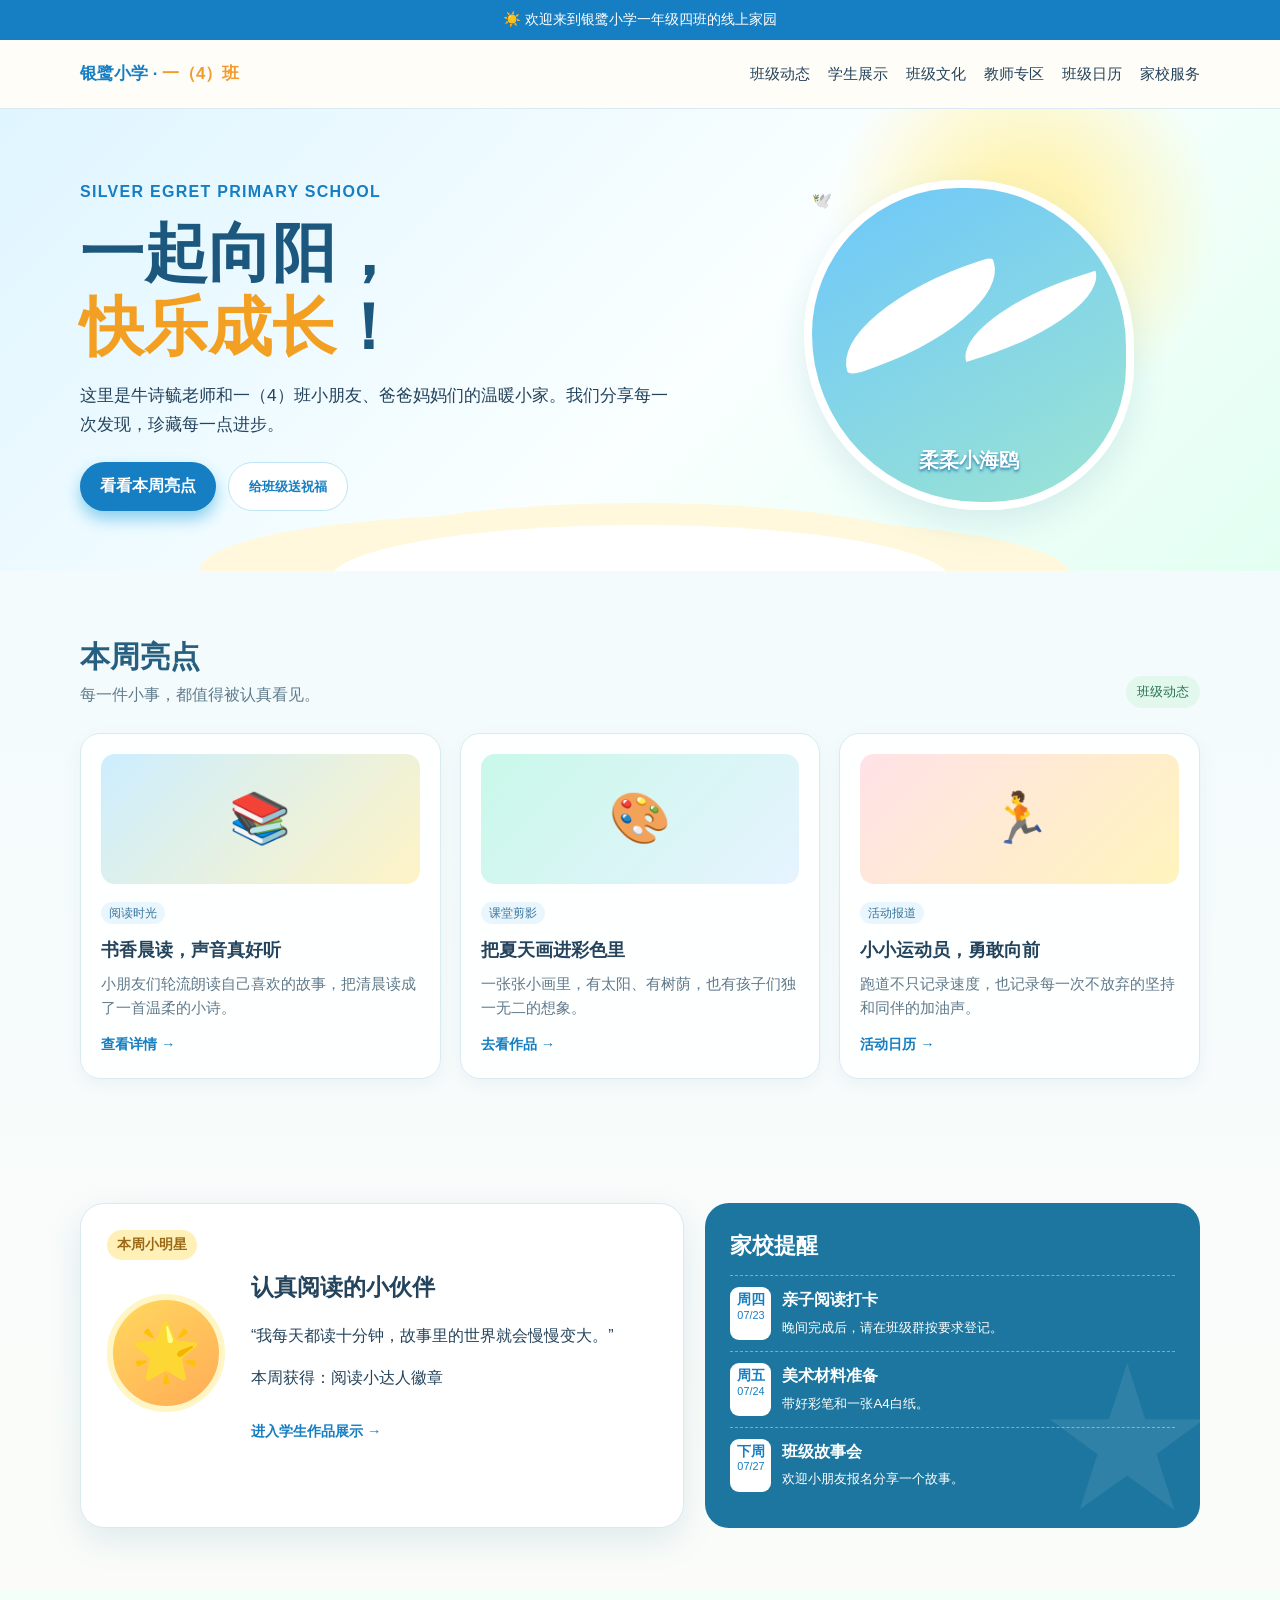
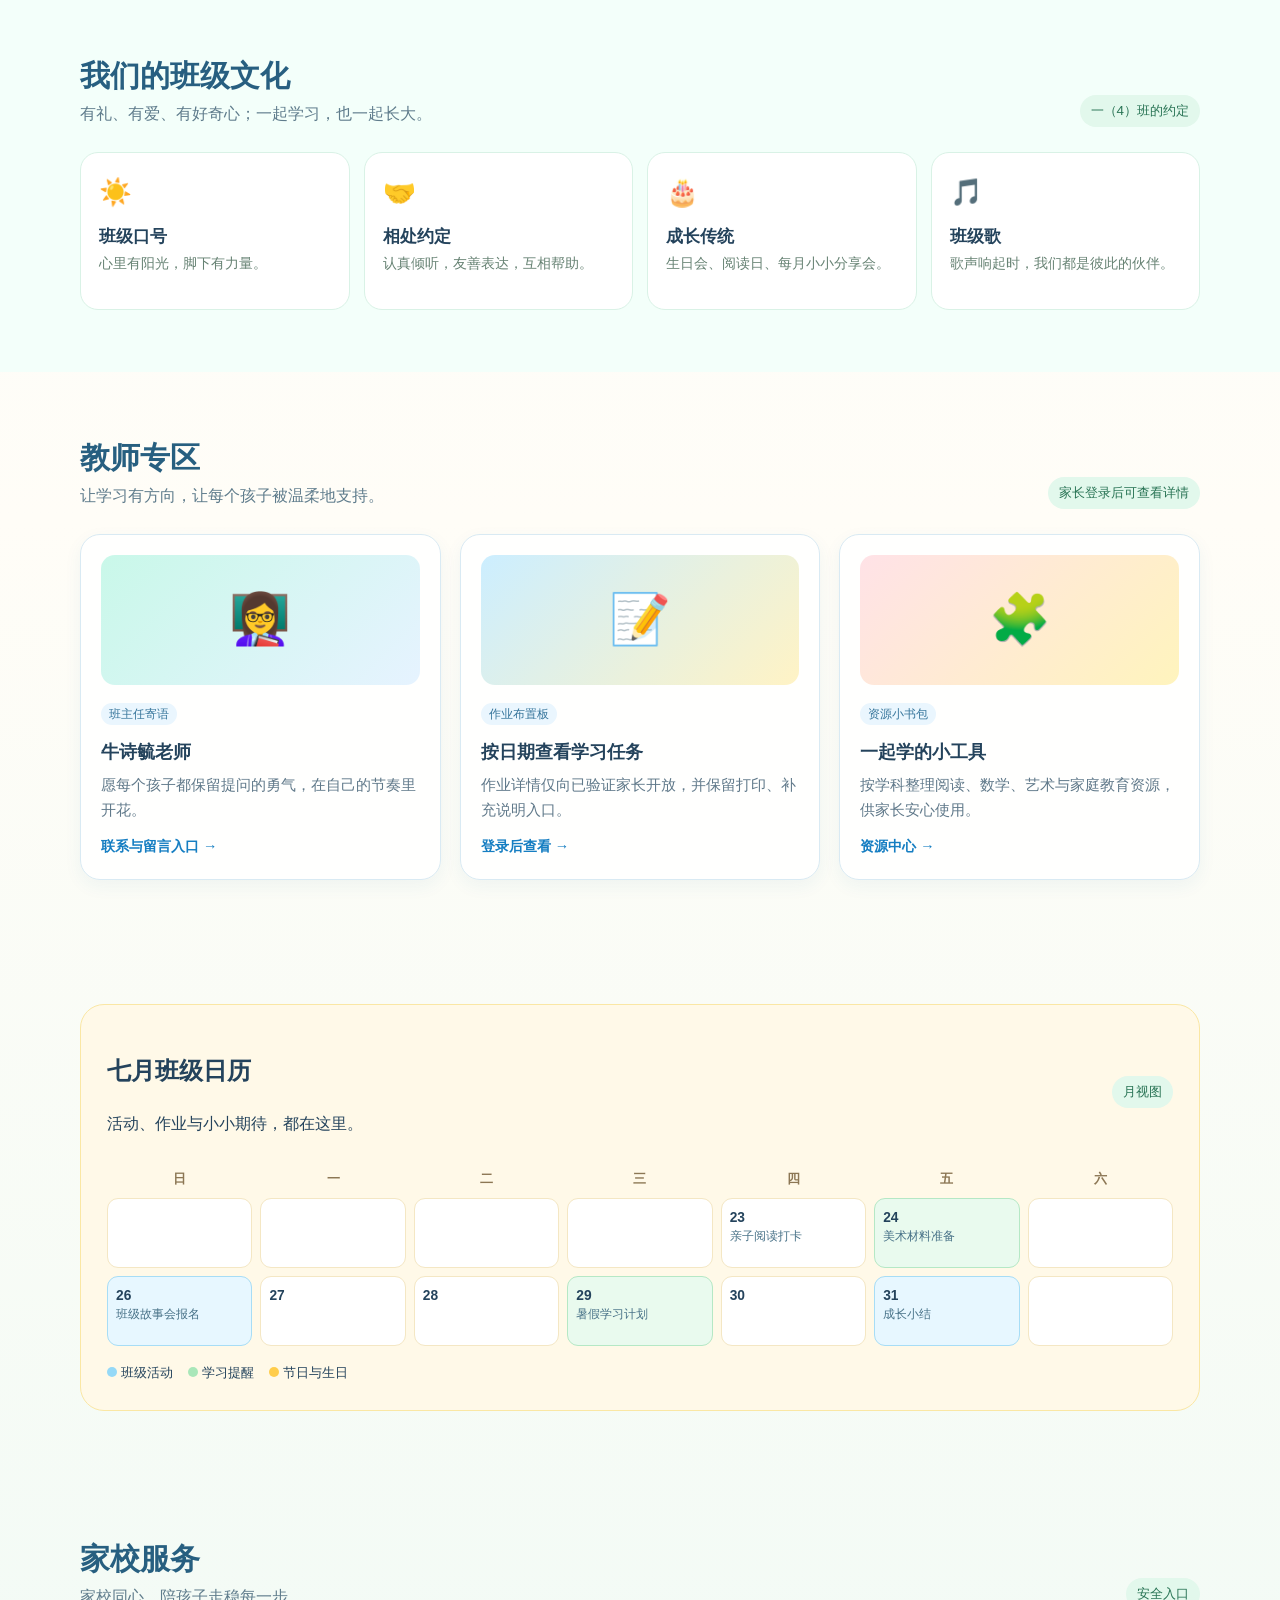
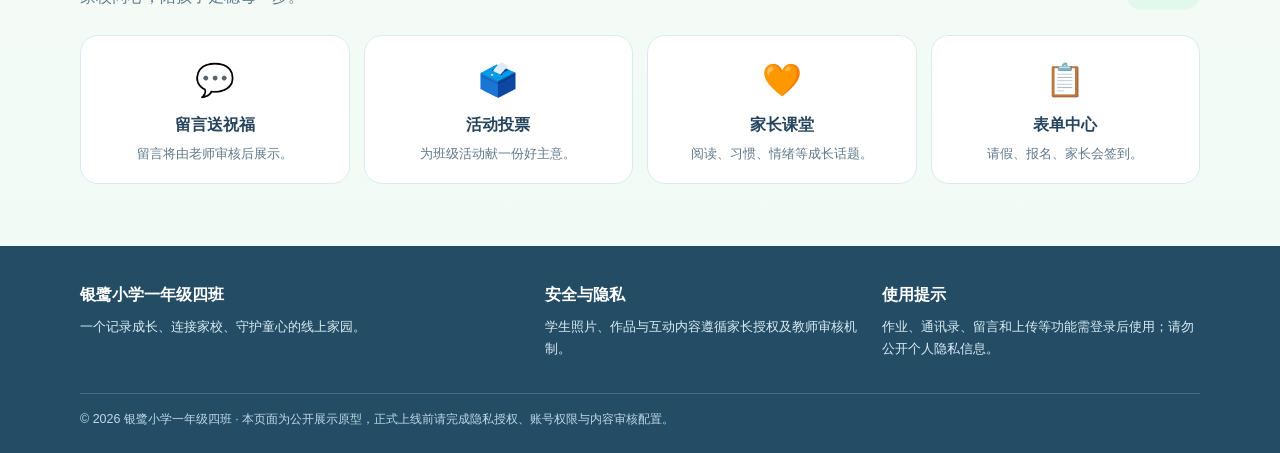
==== class-website/index.html @ cba0da06 "feat: add responsive class website homepage prototype" ====
<!doctype html>
<html lang="zh-CN">
<head>
  <meta charset="utf-8">
  <meta name="viewport" content="width=device-width, initial-scale=1">
  <meta name="description" content="银鹭小学一年级四班线上家园">
  <title>银鹭小学一年级四班｜一起向阳成长</title>
  <style>
    :root{--sky:#59b8f7;--sky-deep:#167ec2;--sun:#ffcd4b;--mint:#76d8af;--ink:#24435c;--paper:#fffdf8;--soft:#edf8ff;--line:#d9eaf3;--shadow:0 14px 34px rgba(37,107,147,.12)}
    *{box-sizing:border-box} html{scroll-behavior:smooth} body{margin:0;background:linear-gradient(#effaff 0,#fffdf7 58%,#effaf5 100%);color:var(--ink);font-family:"Microsoft YaHei","PingFang SC",sans-serif;line-height:1.65}
    a{color:inherit;text-decoration:none}.container{width:min(1120px,calc(100% - 32px));margin:auto}.skip{position:absolute;left:-9999px}.skip:focus{left:16px;top:8px;background:#fff;padding:8px 14px;z-index:10}
    .notice{background:#167ec2;color:white;text-align:center;font-size:.9rem;padding:8px 16px}.nav{position:sticky;top:0;z-index:5;background:rgba(255,253,248,.94);backdrop-filter:blur(12px);border-bottom:1px solid var(--line)}
    .navin{height:68px;display:flex;align-items:center;justify-content:space-between;gap:18px}.brand{font-size:1.05rem;font-weight:800;color:var(--sky-deep);white-space:nowrap}.brand span{color:#f29b2f}.links{display:flex;gap:18px;align-items:center;font-size:.92rem}.links a:hover{color:var(--sky-deep)}.menu{display:none;border:0;background:var(--soft);border-radius:10px;padding:8px 11px;color:var(--ink);font-size:1rem}
    .hero{overflow:hidden;padding:70px 0 60px;background:radial-gradient(circle at 80% 25%,#fff4b5 0 5%,transparent 18%),linear-gradient(135deg,#dff5ff,#faffff 55%,#e3fff2);position:relative}.hero:after{content:"";position:absolute;width:620px;height:110px;bottom:-64px;left:50%;transform:translateX(-50%);background:white;border-radius:50%;box-shadow:0 -22px 0 #fff8dc,120px -5px 0 #fff8dc,-130px -10px 0 #fff8dc}
    .hero-grid{position:relative;z-index:1;display:grid;grid-template-columns:1.15fr .85fr;align-items:center;gap:34px}.eyebrow{color:var(--sky-deep);font-weight:700;letter-spacing:.08em}.hero h1{font-size:clamp(2.25rem,5vw,4.45rem);line-height:1.15;margin:12px 0 17px;color:#1c587e}.hero h1 em{color:#f39f22;font-style:normal}.hero p{font-size:1.08rem;margin:0 0 24px;max-width:590px}.actions{display:flex;gap:12px;flex-wrap:wrap}.btn{display:inline-block;border:0;border-radius:99px;padding:11px 20px;font-weight:700;cursor:pointer;transition:.2s}.btn.primary{background:var(--sky-deep);color:white;box-shadow:0 8px 16px #88cfee}.btn.secondary{background:white;border:1px solid #bfe4f5;color:var(--sky-deep)}.btn:hover{transform:translateY(-2px)}
    .gull{width:min(330px,78vw);aspect-ratio:1;justify-self:center;background:linear-gradient(150deg,#6dc7fa,#9ce4d3);border:8px solid white;border-radius:48% 52% 45% 55%;box-shadow:var(--shadow);position:relative}.gull:before{content:"";position:absolute;width:55%;height:22%;background:white;border-radius:100% 5% 100% 8%;left:7%;top:30%;transform:rotate(-18deg);box-shadow:105px 34px 0 -11px white}.gull:after{content:"柔柔小海鸥";position:absolute;bottom:25px;left:0;right:0;text-align:center;font-weight:800;color:white;text-shadow:0 2px 3px #287aa8;font-size:1.25rem}
    section{padding:62px 0}.section-head{display:flex;align-items:end;justify-content:space-between;gap:20px;margin-bottom:25px}.section-head h2{font-size:1.85rem;margin:0;color:#275f80}.section-head p{margin:0;color:#5f7c8c}.pill{background:#e2f8ec;color:#287354;border-radius:99px;font-size:.84rem;padding:5px 11px;white-space:nowrap}
    .cards{display:grid;grid-template-columns:repeat(3,1fr);gap:19px}.card{background:rgba(255,255,255,.92);border:1px solid var(--line);border-radius:20px;padding:20px;box-shadow:0 6px 18px rgba(37,107,147,.06);transition:.2s}.card:hover{transform:translateY(-4px);box-shadow:var(--shadow)}.art{height:130px;border-radius:14px;margin-bottom:15px;display:grid;place-items:center;font-size:3.1rem;background:linear-gradient(135deg,#cceeff,#fff3c5)}.art.mint{background:linear-gradient(135deg,#c9f8e9,#e6f3ff)}.art.pink{background:linear-gradient(135deg,#ffe2e7,#fff4bd)}.tag{font-size:.78rem;background:#eaf6fe;color:#36759b;padding:4px 8px;border-radius:99px}.card h3{font-size:1.12rem;margin:11px 0 6px}.card p{font-size:.92rem;margin:0;color:#60798a}.more{display:inline-block;margin-top:13px;color:var(--sky-deep);font-size:.9rem;font-weight:700}
    .twocol{display:grid;grid-template-columns:1.1fr .9fr;gap:21px}.star{background:#fff;border-radius:24px;padding:26px;box-shadow:var(--shadow);border:1px solid var(--line)}.star-grid{display:grid;grid-template-columns:122px 1fr;gap:22px;align-items:center}.avatar{width:118px;height:118px;border-radius:50%;display:grid;place-items:center;background:linear-gradient(145deg,#ffd85e,#ffac57);border:6px solid #fff5c5;font-size:3.5rem}.badge{display:inline-block;background:#fff0b7;color:#9b6816;border-radius:99px;font-size:.85rem;padding:4px 10px;font-weight:700}.star h3{font-size:1.45rem;margin:8px 0}.reminders{background:#1c769f;color:white;border-radius:24px;padding:25px;position:relative;overflow:hidden}.reminders:after{content:"★";font-size:11rem;color:#ffffff16;position:absolute;right:-15px;bottom:-55px}.reminders h3{position:relative;margin:0 0 12px;font-size:1.35rem}.reminder{position:relative;display:flex;gap:11px;padding:11px 0;border-top:1px dashed #ffffff66}.date{width:41px;flex:none;text-align:center;border-radius:9px;background:#fff;color:#167ec2;font-weight:800;line-height:1.2;padding:5px 2px;font-size:.85rem}.date small{display:block;font-weight:400;font-size:.68rem}
    .culture{background:#f3fffa}.culture-grid{display:grid;grid-template-columns:repeat(4,1fr);gap:14px}.culture-item{border-radius:18px;padding:18px;min-height:158px;background:#fff;border:1px solid #d9f2e6}.culture-item b{font-size:1.65rem;display:block}.culture-item h3{font-size:1.05rem;margin:8px 0 3px}.culture-item p{font-size:.85rem;margin:0;color:#668273}.service-grid{display:grid;grid-template-columns:repeat(4,1fr);gap:14px}.service{border-radius:18px;padding:18px;background:#fff;border:1px solid var(--line);text-align:center}.service i{font-style:normal;font-size:2rem}.service h3{font-size:1rem;margin:5px 0}.service p{font-size:.83rem;color:#60798a;margin:0}
    .calendar{background:#fff9e8;border-radius:24px;padding:26px;border:1px solid #fae7a4}.cal-head{display:flex;justify-content:space-between;align-items:center}.cal-grid{margin-top:15px;display:grid;grid-template-columns:repeat(7,1fr);gap:8px}.weekday{text-align:center;font-size:.82rem;font-weight:700;color:#8c7754}.day{min-height:70px;background:white;border-radius:11px;padding:8px;font-size:.86rem;border:1px solid #f4e7c4}.day.event{background:#e7f7ff;border-color:#a7ddf6}.day.homework{background:#e9faee;border-color:#b5e8c5}.day b{display:block}.day small{font-size:.72rem;line-height:1.25;display:block;color:#477187}.legend{display:flex;gap:15px;flex-wrap:wrap;font-size:.84rem;margin-top:16px}.dot{display:inline-block;width:10px;height:10px;border-radius:50%;margin-right:4px}.footer{background:#244d65;color:#d9edf5;padding:36px 0 24px}.footer-grid{display:grid;grid-template-columns:1.4fr 1fr 1fr;gap:20px}.footer h3{color:#fff;margin:0 0 7px;font-size:1rem}.footer p,.footer li{font-size:.84rem;margin:0 0 5px}.footer ul{list-style:none;padding:0;margin:0}.copyright{margin-top:28px;padding-top:15px;border-top:1px solid #ffffff2b;font-size:.78rem;color:#bdd9e6}
    dialog{border:0;border-radius:20px;padding:0;max-width:min(460px,calc(100% - 32px));box-shadow:0 18px 55px #0004}.modal{padding:28px;text-align:center}.modal h2{margin:0;color:#275f80}.qr{width:142px;height:142px;margin:18px auto;background:repeating-linear-gradient(45deg,#183a4e 0 7px,#fff 7px 14px);border:8px solid #fff;outline:1px solid #cfe8f4}.modal p{font-size:.92rem;color:#5f7c8c}.modal button{border:0;background:var(--sky-deep);color:white;border-radius:99px;padding:9px 17px;cursor:pointer}
    @media(max-width:800px){.links{display:none}.links.open{display:flex;position:absolute;top:68px;left:0;right:0;padding:14px 18px;background:#fffdf8;box-shadow:0 10px 18px #1c526b18;flex-direction:column;align-items:start;gap:10px}.menu{display:block}.hero{padding-top:45px}.hero-grid,.twocol{grid-template-columns:1fr}.gull{order:-1;width:205px}.cards{grid-template-columns:1fr}.culture-grid,.service-grid{grid-template-columns:repeat(2,1fr)}.star-grid{grid-template-columns:92px 1fr;gap:14px}.avatar{width:88px;height:88px;font-size:2.6rem}.footer-grid{grid-template-columns:1fr}.cal-grid{gap:4px}.day{min-height:62px;padding:5px;font-size:.78rem}.day small{font-size:.62rem}.hero h1{font-size:2.45rem}section{padding:45px 0}.section-head{align-items:start;flex-direction:column;gap:6px}}
  </style>
</head>
<body>
<a class="skip" href="#main">跳到主要内容</a>
<div class="notice">☀️ 欢迎来到银鹭小学一年级四班的线上家园</div>
<header class="nav"><div class="container navin"><a class="brand" href="#">银鹭小学 · <span>一（4）班</span></a><button class="menu" aria-label="打开导航" aria-expanded="false">☰</button><nav class="links" aria-label="主导航"><a href="#news">班级动态</a><a href="#showcase">学生展示</a><a href="#culture">班级文化</a><a href="#teachers">教师专区</a><a href="#calendar">班级日历</a><a href="#service">家校服务</a></nav></div></header>
<main id="main">
<section class="hero"><div class="container hero-grid"><div><div class="eyebrow">SILVER EGRET PRIMARY SCHOOL</div><h1>一起向阳，<br><em>快乐成长</em>！</h1><p>这里是牛诗毓老师和一（4）班小朋友、爸爸妈妈们的温暖小家。我们分享每一次发现，珍藏每一点进步。</p><div class="actions"><a class="btn primary" href="#news">看看本周亮点</a><button class="btn secondary" data-modal>给班级送祝福</button></div></div><div class="gull" role="img" aria-label="班级吉祥物：柔柔小海鸥">🕊️</div></div></section>
<section id="news"><div class="container"><div class="section-head"><div><h2>本周亮点</h2><p>每一件小事，都值得被认真看见。</p></div><span class="pill">班级动态</span></div><div class="cards"><article class="card"><div class="art">📚</div><span class="tag">阅读时光</span><h3>书香晨读，声音真好听</h3><p>小朋友们轮流朗读自己喜欢的故事，把清晨读成了一首温柔的小诗。</p><a class="more" href="#service">查看详情 →</a></article><article class="card"><div class="art mint">🎨</div><span class="tag">课堂剪影</span><h3>把夏天画进彩色里</h3><p>一张张小画里，有太阳、有树荫，也有孩子们独一无二的想象。</p><a class="more" href="#showcase">去看作品 →</a></article><article class="card"><div class="art pink">🏃</div><span class="tag">活动报道</span><h3>小小运动员，勇敢向前</h3><p>跑道不只记录速度，也记录每一次不放弃的坚持和同伴的加油声。</p><a class="more" href="#calendar">活动日历 →</a></article></div></div></section>
<section id="showcase"><div class="container twocol"><article class="star"><span class="badge">本周小明星</span><div class="star-grid"><div class="avatar" aria-hidden="true">🌟</div><div><h3>认真阅读的小伙伴</h3><p>“我每天都读十分钟，故事里的世界就会慢慢变大。”</p><p>本周获得：阅读小达人徽章</p><a class="more" href="#service">进入学生作品展示 →</a></div></div></article><aside class="reminders"><h3>家校提醒</h3><div class="reminder"><div class="date">周四<small>07/23</small></div><div><b>亲子阅读打卡</b><br><small>晚间完成后，请在班级群按要求登记。</small></div></div><div class="reminder"><div class="date">周五<small>07/24</small></div><div><b>美术材料准备</b><br><small>带好彩笔和一张A4白纸。</small></div></div><div class="reminder"><div class="date">下周<small>07/27</small></div><div><b>班级故事会</b><br><small>欢迎小朋友报名分享一个故事。</small></div></div></aside></div></section>
<section class="culture" id="culture"><div class="container"><div class="section-head"><div><h2>我们的班级文化</h2><p>有礼、有爱、有好奇心；一起学习，也一起长大。</p></div><span class="pill">一（4）班的约定</span></div><div class="culture-grid"><article class="culture-item"><b>☀️</b><h3>班级口号</h3><p>心里有阳光，脚下有力量。</p></article><article class="culture-item"><b>🤝</b><h3>相处约定</h3><p>认真倾听，友善表达，互相帮助。</p></article><article class="culture-item"><b>🎂</b><h3>成长传统</h3><p>生日会、阅读日、每月小小分享会。</p></article><article class="culture-item"><b>🎵</b><h3>班级歌</h3><p>歌声响起时，我们都是彼此的伙伴。</p></article></div></div></section>
<section id="teachers"><div class="container"><div class="section-head"><div><h2>教师专区</h2><p>让学习有方向，让每个孩子被温柔地支持。</p></div><span class="pill">家长登录后可查看详情</span></div><div class="cards"><article class="card"><div class="art mint">👩‍🏫</div><span class="tag">班主任寄语</span><h3>牛诗毓老师</h3><p>愿每个孩子都保留提问的勇气，在自己的节奏里开花。</p><a class="more" href="#service">联系与留言入口 →</a></article><article class="card"><div class="art">📝</div><span class="tag">作业布置板</span><h3>按日期查看学习任务</h3><p>作业详情仅向已验证家长开放，并保留打印、补充说明入口。</p><a class="more" href="#service">登录后查看 →</a></article><article class="card"><div class="art pink">🧩</div><span class="tag">资源小书包</span><h3>一起学的小工具</h3><p>按学科整理阅读、数学、艺术与家庭教育资源，供家长安心使用。</p><a class="more" href="#service">资源中心 →</a></article></div></div></section>
<section id="calendar"><div class="container"><div class="calendar"><div class="cal-head"><div><h2>七月班级日历</h2><p>活动、作业与小小期待，都在这里。</p></div><span class="pill">月视图</span></div><div class="cal-grid" aria-label="七月班级日历"><div class="weekday">日</div><div class="weekday">一</div><div class="weekday">二</div><div class="weekday">三</div><div class="weekday">四</div><div class="weekday">五</div><div class="weekday">六</div><div class="day"></div><div class="day"></div><div class="day"></div><div class="day"></div><div class="day"><b>23</b><small>亲子阅读打卡</small></div><div class="day homework"><b>24</b><small>美术材料准备</small></div><div class="day"></div><div class="day event"><b>26</b><small>班级故事会报名</small></div><div class="day"><b>27</b></div><div class="day"><b>28</b></div><div class="day homework"><b>29</b><small>暑假学习计划</small></div><div class="day"><b>30</b></div><div class="day event"><b>31</b><small>成长小结</small></div><div class="day"></div></div><div class="legend"><span><i class="dot" style="background:#95d9f7"></i>班级活动</span><span><i class="dot" style="background:#a9e7b9"></i>学习提醒</span><span><i class="dot" style="background:#ffcd4b"></i>节日与生日</span></div></div></div></section>
<section id="service"><div class="container"><div class="section-head"><div><h2>家校服务</h2><p>家校同心，陪孩子走稳每一步。</p></div><span class="pill">安全入口</span></div><div class="service-grid"><article class="service"><i>💬</i><h3>留言送祝福</h3><p>留言将由老师审核后展示。</p></article><article class="service"><i>🗳️</i><h3>活动投票</h3><p>为班级活动献一份好主意。</p></article><article class="service"><i>🧡</i><h3>家长课堂</h3><p>阅读、习惯、情绪等成长话题。</p></article><article class="service"><i>📋</i><h3>表单中心</h3><p>请假、报名、家长会签到。</p></article></div></div></section>
</main>
<footer class="footer"><div class="container footer-grid"><div><h3>银鹭小学一年级四班</h3><p>一个记录成长、连接家校、守护童心的线上家园。</p></div><div><h3>安全与隐私</h3><p>学生照片、作品与互动内容遵循家长授权及教师审核机制。</p></div><div><h3>使用提示</h3><p>作业、通讯录、留言和上传等功能需登录后使用；请勿公开个人隐私信息。</p></div></div><div class="container copyright">© 2026 银鹭小学一年级四班 · 本页面为公开展示原型，正式上线前请完成隐私授权、账号权限与内容审核配置。</div></footer>
<dialog id="wish"><div class="modal"><h2>给班级送祝福</h2><div class="qr" aria-label="班级微信群二维码占位区域"></div><p>正式上线后，此处由班主任配置班级官方联系入口；请勿在公开页面放置学生或家长的个人信息。</p><button data-close>知道了</button></div></dialog>
<script>
const menu=document.querySelector('.menu'),links=document.querySelector('.links');menu?.addEventListener('click',()=>{const on=links.classList.toggle('open');menu.setAttribute('aria-expanded',on)});
document.querySelectorAll('.links a').forEach(a=>a.addEventListener('click',()=>{links.classList.remove('open');menu.setAttribute('aria-expanded','false')}));
const dialog=document.querySelector('#wish');document.querySelectorAll('[data-modal]').forEach(b=>b.addEventListener('click',()=>dialog.showModal()));document.querySelector('[data-close]').addEventListener('click',()=>dialog.close());dialog.addEventListener('click',e=>{if(e.target===dialog)dialog.close()});
</script>
</body>
</html>
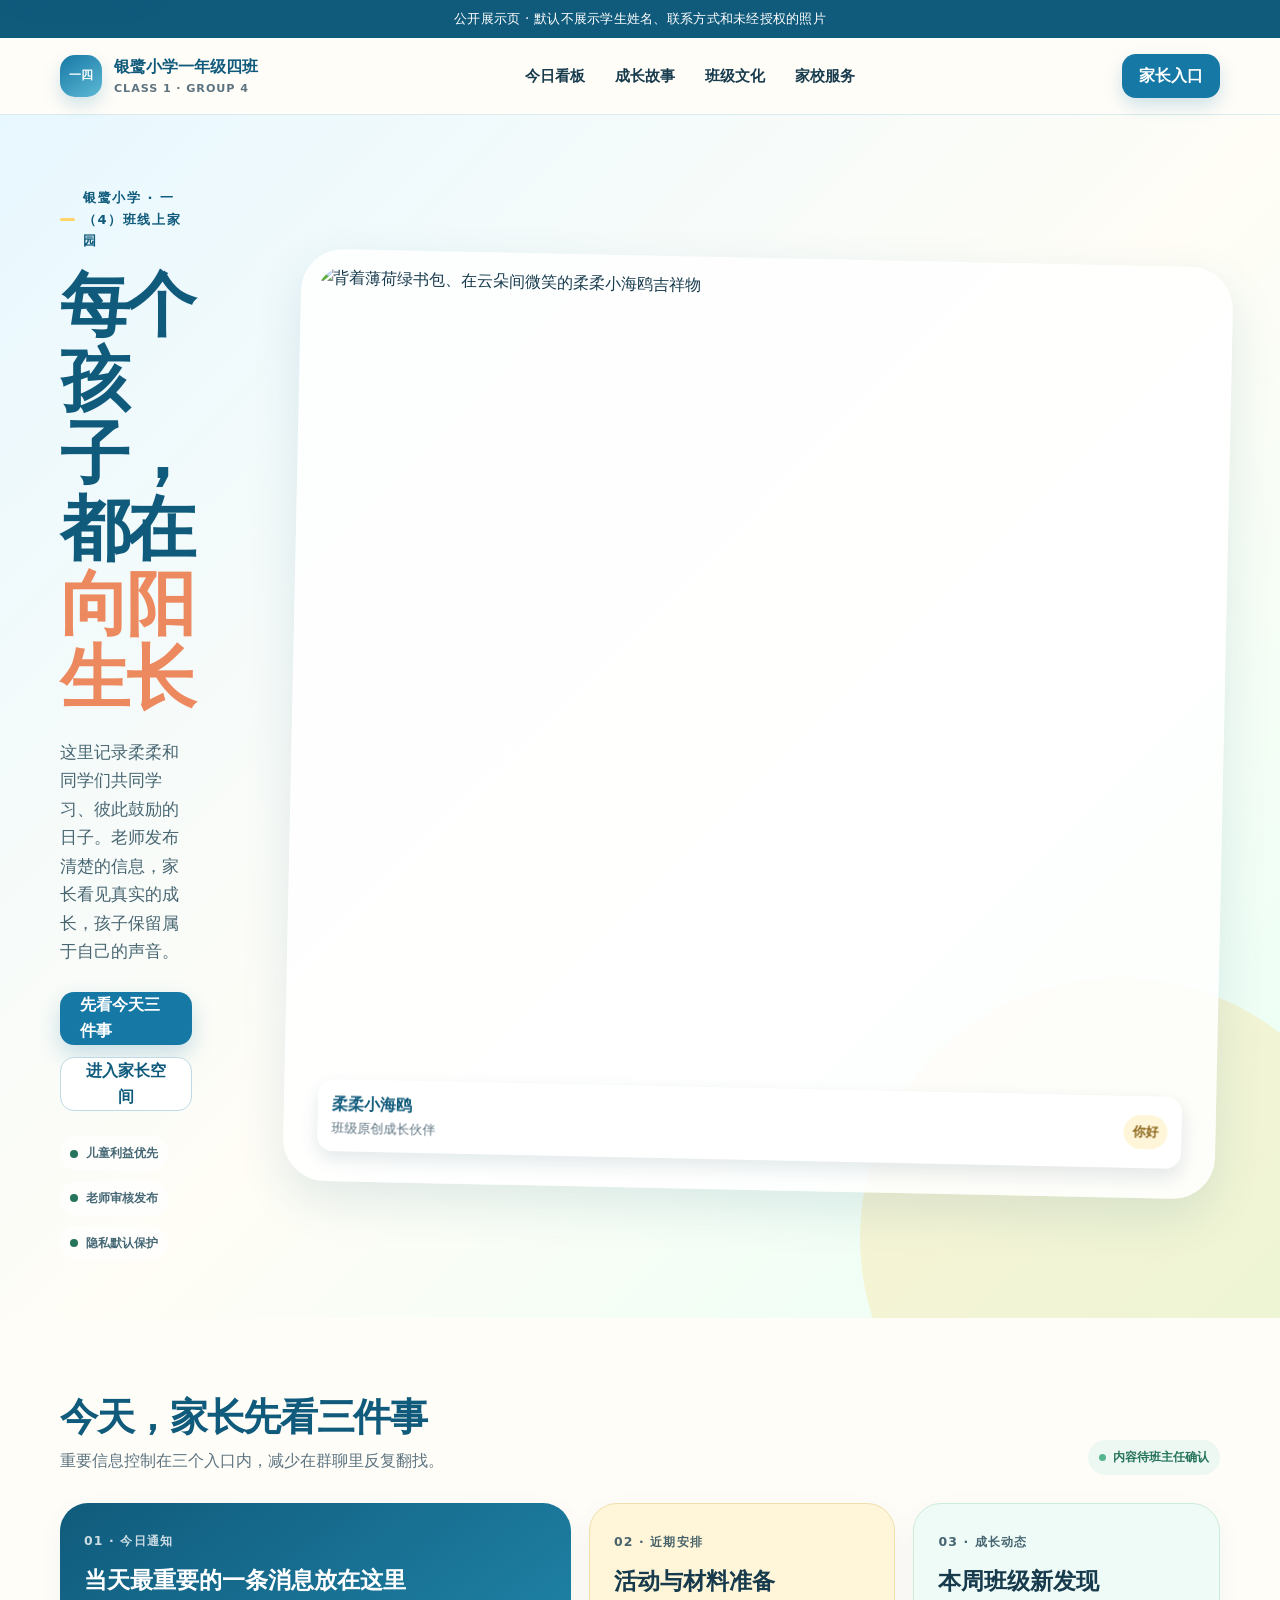
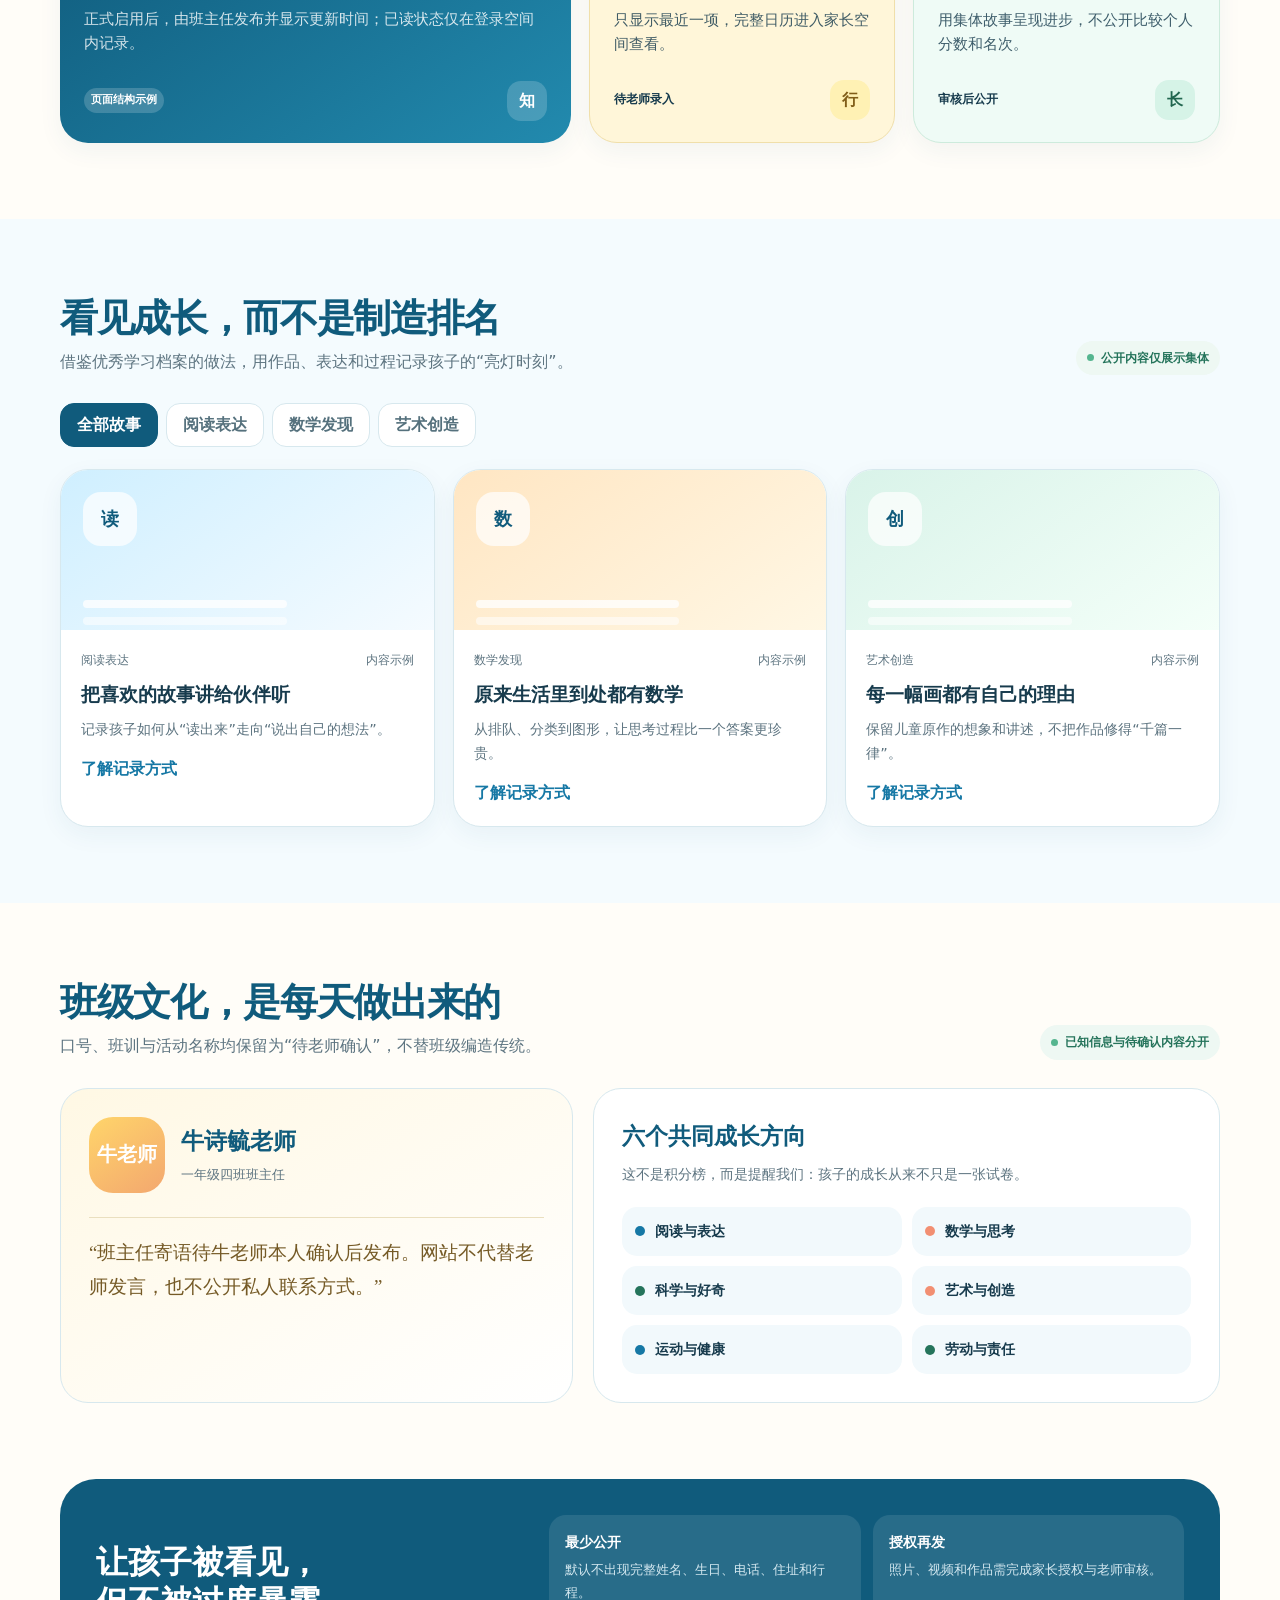
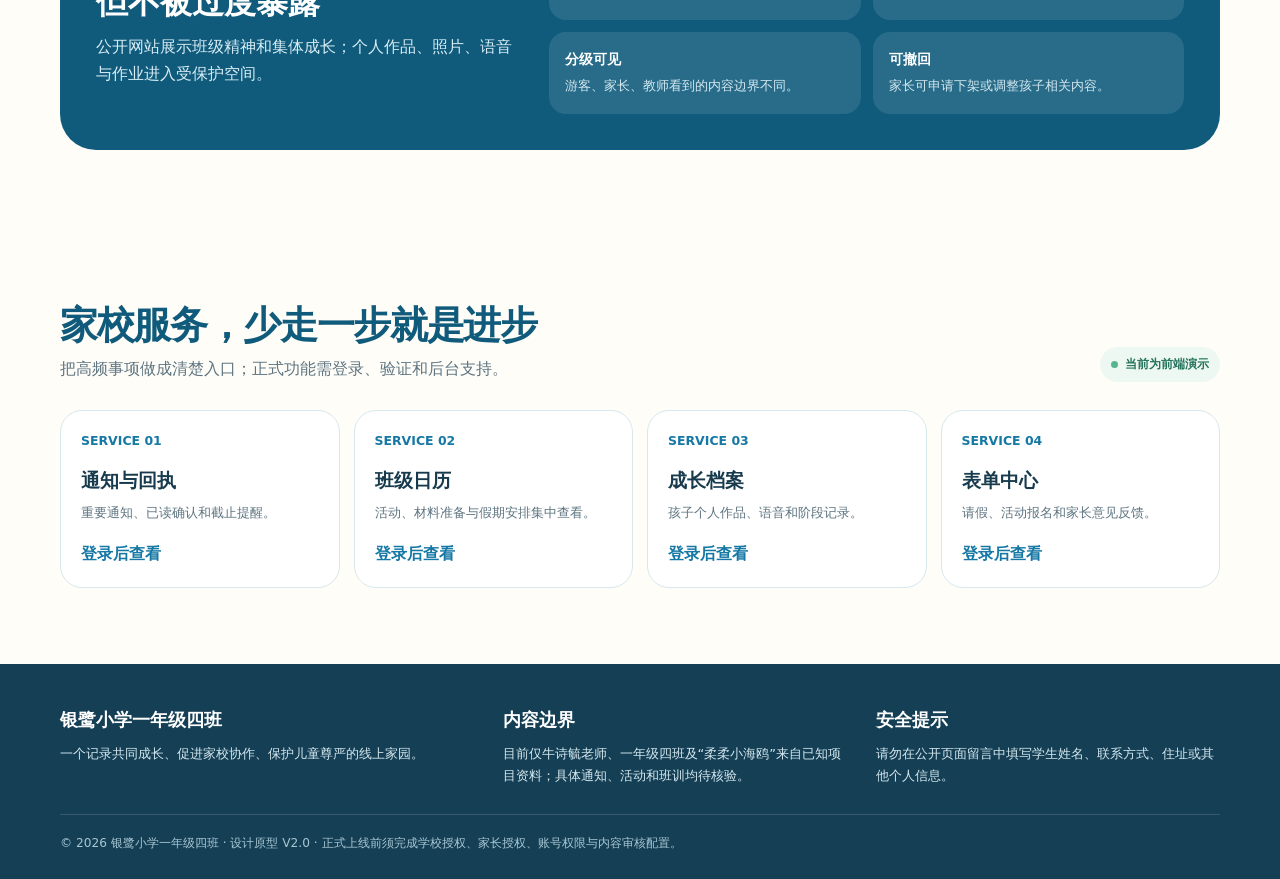
==== commit 45d0ae36: "feat: upgrade class website UX, privacy and visual design" ====
--- a/class-website/index.html
+++ b/class-website/index.html
@@ -3,45 +3,224 @@
 <head>
   <meta charset="utf-8">
   <meta name="viewport" content="width=device-width, initial-scale=1">
-  <meta name="description" content="银鹭小学一年级四班线上家园">
-  <title>银鹭小学一年级四班｜一起向阳成长</title>
+  <meta name="description" content="银鹭小学一年级四班线上家园：班级动态、成长展示与家校服务。">
+  <meta name="theme-color" content="#1678a5">
+  <title>银鹭小学一年级四班｜向阳生长</title>
   <style>
-    :root{--sky:#59b8f7;--sky-deep:#167ec2;--sun:#ffcd4b;--mint:#76d8af;--ink:#24435c;--paper:#fffdf8;--soft:#edf8ff;--line:#d9eaf3;--shadow:0 14px 34px rgba(37,107,147,.12)}
-    *{box-sizing:border-box} html{scroll-behavior:smooth} body{margin:0;background:linear-gradient(#effaff 0,#fffdf7 58%,#effaf5 100%);color:var(--ink);font-family:"Microsoft YaHei","PingFang SC",sans-serif;line-height:1.65}
-    a{color:inherit;text-decoration:none}.container{width:min(1120px,calc(100% - 32px));margin:auto}.skip{position:absolute;left:-9999px}.skip:focus{left:16px;top:8px;background:#fff;padding:8px 14px;z-index:10}
-    .notice{background:#167ec2;color:white;text-align:center;font-size:.9rem;padding:8px 16px}.nav{position:sticky;top:0;z-index:5;background:rgba(255,253,248,.94);backdrop-filter:blur(12px);border-bottom:1px solid var(--line)}
-    .navin{height:68px;display:flex;align-items:center;justify-content:space-between;gap:18px}.brand{font-size:1.05rem;font-weight:800;color:var(--sky-deep);white-space:nowrap}.brand span{color:#f29b2f}.links{display:flex;gap:18px;align-items:center;font-size:.92rem}.links a:hover{color:var(--sky-deep)}.menu{display:none;border:0;background:var(--soft);border-radius:10px;padding:8px 11px;color:var(--ink);font-size:1rem}
-    .hero{overflow:hidden;padding:70px 0 60px;background:radial-gradient(circle at 80% 25%,#fff4b5 0 5%,transparent 18%),linear-gradient(135deg,#dff5ff,#faffff 55%,#e3fff2);position:relative}.hero:after{content:"";position:absolute;width:620px;height:110px;bottom:-64px;left:50%;transform:translateX(-50%);background:white;border-radius:50%;box-shadow:0 -22px 0 #fff8dc,120px -5px 0 #fff8dc,-130px -10px 0 #fff8dc}
-    .hero-grid{position:relative;z-index:1;display:grid;grid-template-columns:1.15fr .85fr;align-items:center;gap:34px}.eyebrow{color:var(--sky-deep);font-weight:700;letter-spacing:.08em}.hero h1{font-size:clamp(2.25rem,5vw,4.45rem);line-height:1.15;margin:12px 0 17px;color:#1c587e}.hero h1 em{color:#f39f22;font-style:normal}.hero p{font-size:1.08rem;margin:0 0 24px;max-width:590px}.actions{display:flex;gap:12px;flex-wrap:wrap}.btn{display:inline-block;border:0;border-radius:99px;padding:11px 20px;font-weight:700;cursor:pointer;transition:.2s}.btn.primary{background:var(--sky-deep);color:white;box-shadow:0 8px 16px #88cfee}.btn.secondary{background:white;border:1px solid #bfe4f5;color:var(--sky-deep)}.btn:hover{transform:translateY(-2px)}
-    .gull{width:min(330px,78vw);aspect-ratio:1;justify-self:center;background:linear-gradient(150deg,#6dc7fa,#9ce4d3);border:8px solid white;border-radius:48% 52% 45% 55%;box-shadow:var(--shadow);position:relative}.gull:before{content:"";position:absolute;width:55%;height:22%;background:white;border-radius:100% 5% 100% 8%;left:7%;top:30%;transform:rotate(-18deg);box-shadow:105px 34px 0 -11px white}.gull:after{content:"柔柔小海鸥";position:absolute;bottom:25px;left:0;right:0;text-align:center;font-weight:800;color:white;text-shadow:0 2px 3px #287aa8;font-size:1.25rem}
-    section{padding:62px 0}.section-head{display:flex;align-items:end;justify-content:space-between;gap:20px;margin-bottom:25px}.section-head h2{font-size:1.85rem;margin:0;color:#275f80}.section-head p{margin:0;color:#5f7c8c}.pill{background:#e2f8ec;color:#287354;border-radius:99px;font-size:.84rem;padding:5px 11px;white-space:nowrap}
-    .cards{display:grid;grid-template-columns:repeat(3,1fr);gap:19px}.card{background:rgba(255,255,255,.92);border:1px solid var(--line);border-radius:20px;padding:20px;box-shadow:0 6px 18px rgba(37,107,147,.06);transition:.2s}.card:hover{transform:translateY(-4px);box-shadow:var(--shadow)}.art{height:130px;border-radius:14px;margin-bottom:15px;display:grid;place-items:center;font-size:3.1rem;background:linear-gradient(135deg,#cceeff,#fff3c5)}.art.mint{background:linear-gradient(135deg,#c9f8e9,#e6f3ff)}.art.pink{background:linear-gradient(135deg,#ffe2e7,#fff4bd)}.tag{font-size:.78rem;background:#eaf6fe;color:#36759b;padding:4px 8px;border-radius:99px}.card h3{font-size:1.12rem;margin:11px 0 6px}.card p{font-size:.92rem;margin:0;color:#60798a}.more{display:inline-block;margin-top:13px;color:var(--sky-deep);font-size:.9rem;font-weight:700}
-    .twocol{display:grid;grid-template-columns:1.1fr .9fr;gap:21px}.star{background:#fff;border-radius:24px;padding:26px;box-shadow:var(--shadow);border:1px solid var(--line)}.star-grid{display:grid;grid-template-columns:122px 1fr;gap:22px;align-items:center}.avatar{width:118px;height:118px;border-radius:50%;display:grid;place-items:center;background:linear-gradient(145deg,#ffd85e,#ffac57);border:6px solid #fff5c5;font-size:3.5rem}.badge{display:inline-block;background:#fff0b7;color:#9b6816;border-radius:99px;font-size:.85rem;padding:4px 10px;font-weight:700}.star h3{font-size:1.45rem;margin:8px 0}.reminders{background:#1c769f;color:white;border-radius:24px;padding:25px;position:relative;overflow:hidden}.reminders:after{content:"★";font-size:11rem;color:#ffffff16;position:absolute;right:-15px;bottom:-55px}.reminders h3{position:relative;margin:0 0 12px;font-size:1.35rem}.reminder{position:relative;display:flex;gap:11px;padding:11px 0;border-top:1px dashed #ffffff66}.date{width:41px;flex:none;text-align:center;border-radius:9px;background:#fff;color:#167ec2;font-weight:800;line-height:1.2;padding:5px 2px;font-size:.85rem}.date small{display:block;font-weight:400;font-size:.68rem}
-    .culture{background:#f3fffa}.culture-grid{display:grid;grid-template-columns:repeat(4,1fr);gap:14px}.culture-item{border-radius:18px;padding:18px;min-height:158px;background:#fff;border:1px solid #d9f2e6}.culture-item b{font-size:1.65rem;display:block}.culture-item h3{font-size:1.05rem;margin:8px 0 3px}.culture-item p{font-size:.85rem;margin:0;color:#668273}.service-grid{display:grid;grid-template-columns:repeat(4,1fr);gap:14px}.service{border-radius:18px;padding:18px;background:#fff;border:1px solid var(--line);text-align:center}.service i{font-style:normal;font-size:2rem}.service h3{font-size:1rem;margin:5px 0}.service p{font-size:.83rem;color:#60798a;margin:0}
-    .calendar{background:#fff9e8;border-radius:24px;padding:26px;border:1px solid #fae7a4}.cal-head{display:flex;justify-content:space-between;align-items:center}.cal-grid{margin-top:15px;display:grid;grid-template-columns:repeat(7,1fr);gap:8px}.weekday{text-align:center;font-size:.82rem;font-weight:700;color:#8c7754}.day{min-height:70px;background:white;border-radius:11px;padding:8px;font-size:.86rem;border:1px solid #f4e7c4}.day.event{background:#e7f7ff;border-color:#a7ddf6}.day.homework{background:#e9faee;border-color:#b5e8c5}.day b{display:block}.day small{font-size:.72rem;line-height:1.25;display:block;color:#477187}.legend{display:flex;gap:15px;flex-wrap:wrap;font-size:.84rem;margin-top:16px}.dot{display:inline-block;width:10px;height:10px;border-radius:50%;margin-right:4px}.footer{background:#244d65;color:#d9edf5;padding:36px 0 24px}.footer-grid{display:grid;grid-template-columns:1.4fr 1fr 1fr;gap:20px}.footer h3{color:#fff;margin:0 0 7px;font-size:1rem}.footer p,.footer li{font-size:.84rem;margin:0 0 5px}.footer ul{list-style:none;padding:0;margin:0}.copyright{margin-top:28px;padding-top:15px;border-top:1px solid #ffffff2b;font-size:.78rem;color:#bdd9e6}
-    dialog{border:0;border-radius:20px;padding:0;max-width:min(460px,calc(100% - 32px));box-shadow:0 18px 55px #0004}.modal{padding:28px;text-align:center}.modal h2{margin:0;color:#275f80}.qr{width:142px;height:142px;margin:18px auto;background:repeating-linear-gradient(45deg,#183a4e 0 7px,#fff 7px 14px);border:8px solid #fff;outline:1px solid #cfe8f4}.modal p{font-size:.92rem;color:#5f7c8c}.modal button{border:0;background:var(--sky-deep);color:white;border-radius:99px;padding:9px 17px;cursor:pointer}
-    @media(max-width:800px){.links{display:none}.links.open{display:flex;position:absolute;top:68px;left:0;right:0;padding:14px 18px;background:#fffdf8;box-shadow:0 10px 18px #1c526b18;flex-direction:column;align-items:start;gap:10px}.menu{display:block}.hero{padding-top:45px}.hero-grid,.twocol{grid-template-columns:1fr}.gull{order:-1;width:205px}.cards{grid-template-columns:1fr}.culture-grid,.service-grid{grid-template-columns:repeat(2,1fr)}.star-grid{grid-template-columns:92px 1fr;gap:14px}.avatar{width:88px;height:88px;font-size:2.6rem}.footer-grid{grid-template-columns:1fr}.cal-grid{gap:4px}.day{min-height:62px;padding:5px;font-size:.78rem}.day small{font-size:.62rem}.hero h1{font-size:2.45rem}section{padding:45px 0}.section-head{align-items:start;flex-direction:column;gap:6px}}
+    :root {
+      --ink:#173b4d; --muted:#5d7480; --sky:#dff4ff; --blue:#1678a5;
+      --blue-dark:#105b7c; --sun:#ffd56a; --sun-soft:#fff6d9; --mint:#bfead8;
+      --mint-dark:#25745b; --coral:#f28f72; --paper:#fffdf8; --white:#fff;
+      --line:#d7e8ee; --shadow:0 18px 48px rgba(27,94,123,.12);
+      --radius:28px; --radius-sm:18px; --max:1160px;
+    }
+    *{box-sizing:border-box}
+    html{scroll-behavior:smooth;scroll-padding-top:96px}
+    body{margin:0;color:var(--ink);background:var(--paper);font-family:"Microsoft YaHei","PingFang SC","Noto Sans CJK SC",system-ui,sans-serif;line-height:1.65}
+    button,a{font:inherit}button{color:inherit}a{color:inherit;text-decoration:none}
+    img{display:block;max-width:100%}.container{width:min(var(--max),calc(100% - 36px));margin:auto}
+    .skip{position:fixed;left:16px;top:-80px;background:var(--white);padding:10px 16px;border-radius:12px;z-index:30;box-shadow:var(--shadow)}
+    .skip:focus{top:12px}.sr-only{position:absolute!important;width:1px!important;height:1px!important;padding:0!important;margin:-1px!important;overflow:hidden!important;clip:rect(0,0,0,0)!important;white-space:nowrap!important;border:0!important}
+    :focus-visible{outline:3px solid #e8774f;outline-offset:3px}
+    .public-bar{background:var(--blue-dark);color:#fff;text-align:center;padding:8px 16px;font-size:.84rem;letter-spacing:.02em}
+    .site-header{position:sticky;top:0;z-index:20;background:rgba(255,253,248,.94);backdrop-filter:blur(14px);border-bottom:1px solid rgba(215,232,238,.9)}
+    .header-inner{height:76px;display:flex;align-items:center;justify-content:space-between;gap:24px}
+    .brand{display:flex;align-items:center;gap:12px;font-weight:900;color:var(--blue-dark);white-space:nowrap}
+    .brand-mark{width:42px;height:42px;border-radius:15px;background:linear-gradient(145deg,var(--blue),#5eb9d5);display:grid;place-items:center;color:#fff;font-size:.74rem;box-shadow:0 8px 18px rgba(22,120,165,.2)}
+    .brand small{display:block;color:var(--muted);font-weight:600;font-size:.7rem;letter-spacing:.08em}
+    .nav-links{display:flex;align-items:center;gap:6px}.nav-links a{padding:10px 12px;border-radius:12px;font-size:.92rem;font-weight:700}
+    .nav-links a:hover{background:var(--sky);color:var(--blue-dark)}
+    .parent-entry,.menu-button,.ghost-button,.primary-button,.tab-button,.modal-close{min-height:44px;border:0;border-radius:14px;cursor:pointer;font-weight:800}
+    .parent-entry{padding:0 17px;background:var(--blue);color:#fff;box-shadow:0 8px 18px rgba(22,120,165,.2)}
+    .menu-button{display:none;width:46px;background:var(--sky);font-size:0;position:relative}
+    .menu-button::before,.menu-button::after,.menu-button span{content:"";position:absolute;left:13px;right:13px;height:2px;border-radius:2px;background:var(--blue-dark)}
+    .menu-button::before{top:14px}.menu-button span{top:21px}.menu-button::after{top:28px}
+
+    .hero{position:relative;overflow:hidden;padding:72px 0 58px;background:linear-gradient(135deg,#e8f8ff 0%,#fffdf6 52%,#e8fff5 100%)}
+    .hero::before{content:"";position:absolute;inset:auto -100px -180px auto;width:520px;height:520px;border-radius:50%;background:rgba(255,213,106,.23)}
+    .hero-grid{position:relative;display:grid;grid-template-columns:1.08fr .92fr;gap:60px;align-items:center}
+    .kicker{display:inline-flex;align-items:center;gap:8px;margin-bottom:16px;color:var(--blue-dark);font-size:.82rem;font-weight:900;letter-spacing:.12em}
+    .kicker::before{content:"";width:28px;height:3px;border-radius:9px;background:var(--sun)}
+    h1{font-size:clamp(2.7rem,5.5vw,5.4rem);line-height:1.06;letter-spacing:-.055em;margin:0;color:var(--blue-dark)}
+    h1 .accent{color:#ed895f} .hero-copy{max-width:630px;margin:22px 0 26px;font-size:1.08rem;color:#486672}
+    .hero-actions{display:flex;gap:12px;flex-wrap:wrap}.primary-button,.ghost-button{padding:0 20px}
+    .primary-button{background:var(--blue);color:#fff;box-shadow:0 10px 22px rgba(22,120,165,.22)}
+    .ghost-button{background:#fff;border:1px solid #bfdae5;color:var(--blue-dark)}
+    .trust-row{display:flex;flex-wrap:wrap;gap:10px;margin-top:25px}.trust-chip{display:flex;align-items:center;gap:8px;padding:7px 10px;border-radius:999px;background:rgba(255,255,255,.72);font-size:.78rem;font-weight:700;color:#476976}
+    .trust-chip i{width:8px;height:8px;border-radius:50%;background:var(--mint-dark)}
+    .mascot-card{position:relative;padding:16px;border-radius:42px;background:rgba(255,255,255,.85);box-shadow:var(--shadow);transform:rotate(1.2deg)}
+    .mascot-card img{width:100%;aspect-ratio:1/1;object-fit:cover;border-radius:31px}
+    .mascot-caption{position:absolute;left:34px;right:34px;bottom:30px;display:flex;justify-content:space-between;align-items:center;gap:12px;padding:12px 14px;border-radius:16px;background:rgba(255,255,255,.91);backdrop-filter:blur(10px);font-size:.83rem;box-shadow:0 8px 18px rgba(29,77,96,.12)}
+    .mascot-caption strong{display:block;color:var(--blue-dark);font-size:1rem}.mascot-caption span{color:var(--muted)}
+    .mascot-badge{flex:none;padding:6px 9px;border-radius:999px;background:var(--sun-soft);color:#8a6419;font-weight:900}
+
+    section{padding:76px 0}.section-head{display:flex;justify-content:space-between;align-items:end;gap:24px;margin-bottom:28px}
+    .section-head h2{margin:0;font-size:clamp(1.8rem,3vw,2.7rem);line-height:1.2;color:var(--blue-dark);letter-spacing:-.035em}.section-head p{margin:8px 0 0;color:var(--muted)}
+    .status{display:inline-flex;align-items:center;gap:7px;padding:7px 11px;border-radius:999px;background:#eef8f3;color:var(--mint-dark);font-size:.78rem;font-weight:800;white-space:nowrap}.status::before{content:"";width:7px;height:7px;border-radius:50%;background:#55b58f}
+    .today-grid{display:grid;grid-template-columns:1.25fr .75fr .75fr;gap:18px}
+    .today-card{position:relative;min-height:240px;padding:24px;border:1px solid var(--line);border-radius:var(--radius);background:#fff;overflow:hidden;box-shadow:0 8px 24px rgba(29,86,111,.06)}
+    .today-card.primary{background:linear-gradient(145deg,var(--blue-dark),#228aae);color:#fff;border:0}
+    .today-card.sun{background:var(--sun-soft);border-color:#f0dfaa}.today-card.mint{background:#effbf6;border-color:#cdebdc}
+    .card-label{font-size:.78rem;font-weight:900;letter-spacing:.09em;opacity:.78}.today-card h3{margin:12px 0 10px;font-size:1.46rem;line-height:1.35}.today-card p{margin:0;color:inherit;opacity:.82;font-size:.92rem}
+    .card-footer{position:absolute;left:24px;right:24px;bottom:22px;display:flex;justify-content:space-between;align-items:center;gap:10px;font-size:.78rem;font-weight:800}
+    .card-index{width:40px;height:40px;border-radius:14px;display:grid;place-items:center;background:rgba(255,255,255,.18);font-size:1rem}.sun .card-index{background:#fff1b4;color:#805d18}.mint .card-index{background:#d6f3e7;color:#21664f}
+    .sample-note{display:inline-block;padding:3px 7px;border-radius:999px;background:rgba(255,255,255,.18);font-size:.7rem}
+
+    .growth-section{background:#f4fbfe}.tabs{display:flex;gap:8px;flex-wrap:wrap;margin-bottom:22px}.tab-button{padding:0 16px;background:#fff;border:1px solid var(--line);color:#55717d}.tab-button[aria-selected="true"]{background:var(--blue-dark);color:#fff;border-color:var(--blue-dark)}
+    .story-grid{display:grid;grid-template-columns:repeat(3,1fr);gap:18px}.story-card{border-radius:var(--radius);background:#fff;border:1px solid var(--line);overflow:hidden;box-shadow:0 8px 24px rgba(29,86,111,.06)}
+    .story-cover{height:160px;padding:22px;display:flex;flex-direction:column;justify-content:space-between;background:linear-gradient(145deg,#cfefff,#f5fbff)}.story-card:nth-child(2) .story-cover{background:linear-gradient(145deg,#ffe6c3,#fff7e4)}.story-card:nth-child(3) .story-cover{background:linear-gradient(145deg,#d9f3e9,#f4fff9)}
+    .cover-mark{width:54px;height:54px;border-radius:18px;background:rgba(255,255,255,.72);display:grid;place-items:center;font-weight:900;color:var(--blue-dark);font-size:1.1rem}.cover-line{width:62%;height:8px;border-radius:9px;background:rgba(255,255,255,.78);box-shadow:0 17px 0 rgba(255,255,255,.56)}
+    .story-body{padding:20px}.story-meta{display:flex;justify-content:space-between;align-items:center;gap:10px;color:var(--muted);font-size:.76rem}.story-body h3{margin:9px 0 8px;font-size:1.18rem}.story-body p{margin:0;color:var(--muted);font-size:.9rem}.story-body button{margin-top:14px;padding:0;background:transparent;border:0;color:var(--blue);font-weight:900;cursor:pointer}
+    .empty-panel{display:none;padding:42px 20px;text-align:center;border:1px dashed #a9cfdc;border-radius:var(--radius);background:#fff;color:var(--muted)}
+
+    .values-grid{display:grid;grid-template-columns:.9fr 1.1fr;gap:20px}.teacher-card,.growth-map{border-radius:var(--radius);border:1px solid var(--line);background:#fff;padding:28px}
+    .teacher-card{background:linear-gradient(150deg,#fff8e4,#fff)}.teacher-top{display:flex;align-items:center;gap:16px}.teacher-avatar{width:76px;height:76px;border-radius:24px;background:linear-gradient(145deg,var(--sun),#f3a76f);display:grid;place-items:center;color:#fff;font-weight:900;font-size:1.25rem}.teacher-card h3{margin:0;font-size:1.45rem;color:var(--blue-dark)}.teacher-card small{color:var(--muted)}
+    .quote{margin:24px 0 0;padding:18px 0 0;border-top:1px solid #eadfbf;font-family:"KaiTi","STKaiti",serif;font-size:1.18rem;line-height:1.8;color:#755a26}
+    .growth-map h3{margin:0 0 8px;font-size:1.45rem;color:var(--blue-dark)}.growth-map>p{margin:0 0 20px;color:var(--muted);font-size:.9rem}
+    .ability-list{display:grid;grid-template-columns:repeat(2,1fr);gap:10px}.ability{padding:13px;border-radius:15px;background:#f2f9fc;display:flex;align-items:center;gap:10px;font-size:.88rem;font-weight:800}.ability i{width:10px;height:10px;border-radius:50%;background:var(--blue)}.ability:nth-child(2n) i{background:var(--coral)}.ability:nth-child(3n) i{background:var(--mint-dark)}
+
+    .privacy-section{padding-top:0}.privacy-box{display:grid;grid-template-columns:.8fr 1.2fr;gap:30px;align-items:center;padding:36px;border-radius:36px;background:var(--blue-dark);color:#fff;overflow:hidden}.privacy-box h2{margin:0;font-size:2rem;line-height:1.25}.privacy-box p{margin:12px 0 0;color:#d7edf5}.privacy-list{display:grid;grid-template-columns:repeat(2,1fr);gap:12px}.privacy-item{padding:16px;border-radius:17px;background:rgba(255,255,255,.1);font-size:.88rem}.privacy-item strong{display:block;margin-bottom:3px;color:#fff}.privacy-item span{color:#d5e9f1;font-size:.8rem}
+
+    .service-grid{display:grid;grid-template-columns:repeat(4,1fr);gap:14px}.service-card{min-height:176px;padding:20px;border:1px solid var(--line);border-radius:22px;background:#fff;display:flex;flex-direction:column;justify-content:space-between}.service-number{color:var(--blue);font-weight:900;font-size:.78rem}.service-card h3{margin:14px 0 6px}.service-card p{margin:0;color:var(--muted);font-size:.84rem}.service-card button{align-self:flex-start;margin-top:16px;padding:0;border:0;background:transparent;color:var(--blue);font-weight:900;cursor:pointer}
+
+    footer{padding:42px 0 26px;background:#143f55;color:#d5e8ef}.footer-grid{display:grid;grid-template-columns:1.2fr 1fr 1fr;gap:30px}.footer-title{font-size:1.1rem;color:#fff;font-weight:900}.footer-grid p,.footer-grid li{margin:8px 0 0;font-size:.82rem}.footer-grid ul{list-style:none;padding:0;margin:0}.footer-bottom{margin-top:28px;padding-top:18px;border-top:1px solid rgba(255,255,255,.14);font-size:.76rem;color:#a8c7d3}
+
+    dialog{width:min(500px,calc(100% - 32px));border:0;border-radius:26px;padding:0;box-shadow:0 24px 80px rgba(11,52,70,.35)}dialog::backdrop{background:rgba(9,44,59,.58);backdrop-filter:blur(4px)}
+    .modal{padding:28px}.modal-head{display:flex;justify-content:space-between;align-items:start;gap:20px}.modal h2{margin:0;color:var(--blue-dark)}.modal p{color:var(--muted)}.modal-close{width:44px;flex:none;background:var(--sky);font-size:1.2rem}.role-list{display:grid;gap:10px;margin-top:20px}.role-option{padding:15px 16px;border-radius:16px;border:1px solid var(--line);background:#f8fcfd;text-align:left}.role-option strong{display:block;color:var(--blue-dark)}.role-option small{color:var(--muted)}.modal-note{margin-top:18px;padding:12px;border-radius:14px;background:var(--sun-soft);font-size:.78rem;color:#795e23}
+
+    @media(max-width:960px){
+      .nav-links{display:none}.menu-button{display:block}.header-actions{display:flex;gap:8px}.parent-entry{display:none}
+      .nav-links.open{display:flex;position:absolute;left:0;right:0;top:76px;padding:12px 18px 18px;background:var(--paper);border-bottom:1px solid var(--line);flex-direction:column;align-items:stretch}.nav-links.open a{padding:12px}
+      .hero-grid{grid-template-columns:1fr .78fr;gap:32px}.today-grid{grid-template-columns:1fr 1fr}.today-card.primary{grid-row:span 2}.story-grid{grid-template-columns:1fr 1fr}.story-card:last-child{grid-column:span 2}.service-grid{grid-template-columns:1fr 1fr}
+    }
+    @media(max-width:720px){
+      .container{width:min(100% - 28px,var(--max))}.public-bar{font-size:.76rem}.header-inner{height:68px}.brand small{display:none}.nav-links.open{top:68px}
+      .hero{padding:40px 0 46px}.hero-grid{grid-template-columns:1fr}.mascot-card{order:-1;width:min(82%,360px);justify-self:center;border-radius:30px}.mascot-card img{border-radius:22px}.mascot-caption{left:24px;right:24px;bottom:24px}.hero-copy{font-size:1rem}.hero-actions>*{flex:1}.trust-row{gap:7px}
+      section{padding:54px 0}.section-head{align-items:start;flex-direction:column;gap:10px}.today-grid,.story-grid,.values-grid,.privacy-box{grid-template-columns:1fr}.today-card{min-height:215px}.today-card.primary{grid-row:auto}.story-card:last-child{grid-column:auto}.privacy-box{padding:26px}.privacy-list{grid-template-columns:1fr}.service-grid{grid-template-columns:1fr 1fr}.footer-grid{grid-template-columns:1fr}.ability-list{grid-template-columns:1fr 1fr}
+    }
+    @media(max-width:430px){.service-grid,.ability-list{grid-template-columns:1fr}.hero-actions{flex-direction:column}.hero-actions>*{width:100%}.mascot-caption{position:static;margin-top:12px;background:#fff}.mascot-card{padding:12px}.teacher-top{align-items:flex-start}.section-head h2{font-size:1.75rem}}
+    @media(prefers-reduced-motion:reduce){html{scroll-behavior:auto}*,*::before,*::after{animation-duration:.01ms!important;animation-iteration-count:1!important;transition-duration:.01ms!important}}
   </style>
 </head>
 <body>
-<a class="skip" href="#main">跳到主要内容</a>
-<div class="notice">☀️ 欢迎来到银鹭小学一年级四班的线上家园</div>
-<header class="nav"><div class="container navin"><a class="brand" href="#">银鹭小学 · <span>一（4）班</span></a><button class="menu" aria-label="打开导航" aria-expanded="false">☰</button><nav class="links" aria-label="主导航"><a href="#news">班级动态</a><a href="#showcase">学生展示</a><a href="#culture">班级文化</a><a href="#teachers">教师专区</a><a href="#calendar">班级日历</a><a href="#service">家校服务</a></nav></div></header>
-<main id="main">
-<section class="hero"><div class="container hero-grid"><div><div class="eyebrow">SILVER EGRET PRIMARY SCHOOL</div><h1>一起向阳，<br><em>快乐成长</em>！</h1><p>这里是牛诗毓老师和一（4）班小朋友、爸爸妈妈们的温暖小家。我们分享每一次发现，珍藏每一点进步。</p><div class="actions"><a class="btn primary" href="#news">看看本周亮点</a><button class="btn secondary" data-modal>给班级送祝福</button></div></div><div class="gull" role="img" aria-label="班级吉祥物：柔柔小海鸥">🕊️</div></div></section>
-<section id="news"><div class="container"><div class="section-head"><div><h2>本周亮点</h2><p>每一件小事，都值得被认真看见。</p></div><span class="pill">班级动态</span></div><div class="cards"><article class="card"><div class="art">📚</div><span class="tag">阅读时光</span><h3>书香晨读，声音真好听</h3><p>小朋友们轮流朗读自己喜欢的故事，把清晨读成了一首温柔的小诗。</p><a class="more" href="#service">查看详情 →</a></article><article class="card"><div class="art mint">🎨</div><span class="tag">课堂剪影</span><h3>把夏天画进彩色里</h3><p>一张张小画里，有太阳、有树荫，也有孩子们独一无二的想象。</p><a class="more" href="#showcase">去看作品 →</a></article><article class="card"><div class="art pink">🏃</div><span class="tag">活动报道</span><h3>小小运动员，勇敢向前</h3><p>跑道不只记录速度，也记录每一次不放弃的坚持和同伴的加油声。</p><a class="more" href="#calendar">活动日历 →</a></article></div></div></section>
-<section id="showcase"><div class="container twocol"><article class="star"><span class="badge">本周小明星</span><div class="star-grid"><div class="avatar" aria-hidden="true">🌟</div><div><h3>认真阅读的小伙伴</h3><p>“我每天都读十分钟，故事里的世界就会慢慢变大。”</p><p>本周获得：阅读小达人徽章</p><a class="more" href="#service">进入学生作品展示 →</a></div></div></article><aside class="reminders"><h3>家校提醒</h3><div class="reminder"><div class="date">周四<small>07/23</small></div><div><b>亲子阅读打卡</b><br><small>晚间完成后，请在班级群按要求登记。</small></div></div><div class="reminder"><div class="date">周五<small>07/24</small></div><div><b>美术材料准备</b><br><small>带好彩笔和一张A4白纸。</small></div></div><div class="reminder"><div class="date">下周<small>07/27</small></div><div><b>班级故事会</b><br><small>欢迎小朋友报名分享一个故事。</small></div></div></aside></div></section>
-<section class="culture" id="culture"><div class="container"><div class="section-head"><div><h2>我们的班级文化</h2><p>有礼、有爱、有好奇心；一起学习，也一起长大。</p></div><span class="pill">一（4）班的约定</span></div><div class="culture-grid"><article class="culture-item"><b>☀️</b><h3>班级口号</h3><p>心里有阳光，脚下有力量。</p></article><article class="culture-item"><b>🤝</b><h3>相处约定</h3><p>认真倾听，友善表达，互相帮助。</p></article><article class="culture-item"><b>🎂</b><h3>成长传统</h3><p>生日会、阅读日、每月小小分享会。</p></article><article class="culture-item"><b>🎵</b><h3>班级歌</h3><p>歌声响起时，我们都是彼此的伙伴。</p></article></div></div></section>
-<section id="teachers"><div class="container"><div class="section-head"><div><h2>教师专区</h2><p>让学习有方向，让每个孩子被温柔地支持。</p></div><span class="pill">家长登录后可查看详情</span></div><div class="cards"><article class="card"><div class="art mint">👩‍🏫</div><span class="tag">班主任寄语</span><h3>牛诗毓老师</h3><p>愿每个孩子都保留提问的勇气，在自己的节奏里开花。</p><a class="more" href="#service">联系与留言入口 →</a></article><article class="card"><div class="art">📝</div><span class="tag">作业布置板</span><h3>按日期查看学习任务</h3><p>作业详情仅向已验证家长开放，并保留打印、补充说明入口。</p><a class="more" href="#service">登录后查看 →</a></article><article class="card"><div class="art pink">🧩</div><span class="tag">资源小书包</span><h3>一起学的小工具</h3><p>按学科整理阅读、数学、艺术与家庭教育资源，供家长安心使用。</p><a class="more" href="#service">资源中心 →</a></article></div></div></section>
-<section id="calendar"><div class="container"><div class="calendar"><div class="cal-head"><div><h2>七月班级日历</h2><p>活动、作业与小小期待，都在这里。</p></div><span class="pill">月视图</span></div><div class="cal-grid" aria-label="七月班级日历"><div class="weekday">日</div><div class="weekday">一</div><div class="weekday">二</div><div class="weekday">三</div><div class="weekday">四</div><div class="weekday">五</div><div class="weekday">六</div><div class="day"></div><div class="day"></div><div class="day"></div><div class="day"></div><div class="day"><b>23</b><small>亲子阅读打卡</small></div><div class="day homework"><b>24</b><small>美术材料准备</small></div><div class="day"></div><div class="day event"><b>26</b><small>班级故事会报名</small></div><div class="day"><b>27</b></div><div class="day"><b>28</b></div><div class="day homework"><b>29</b><small>暑假学习计划</small></div><div class="day"><b>30</b></div><div class="day event"><b>31</b><small>成长小结</small></div><div class="day"></div></div><div class="legend"><span><i class="dot" style="background:#95d9f7"></i>班级活动</span><span><i class="dot" style="background:#a9e7b9"></i>学习提醒</span><span><i class="dot" style="background:#ffcd4b"></i>节日与生日</span></div></div></div></section>
-<section id="service"><div class="container"><div class="section-head"><div><h2>家校服务</h2><p>家校同心，陪孩子走稳每一步。</p></div><span class="pill">安全入口</span></div><div class="service-grid"><article class="service"><i>💬</i><h3>留言送祝福</h3><p>留言将由老师审核后展示。</p></article><article class="service"><i>🗳️</i><h3>活动投票</h3><p>为班级活动献一份好主意。</p></article><article class="service"><i>🧡</i><h3>家长课堂</h3><p>阅读、习惯、情绪等成长话题。</p></article><article class="service"><i>📋</i><h3>表单中心</h3><p>请假、报名、家长会签到。</p></article></div></div></section>
-</main>
-<footer class="footer"><div class="container footer-grid"><div><h3>银鹭小学一年级四班</h3><p>一个记录成长、连接家校、守护童心的线上家园。</p></div><div><h3>安全与隐私</h3><p>学生照片、作品与互动内容遵循家长授权及教师审核机制。</p></div><div><h3>使用提示</h3><p>作业、通讯录、留言和上传等功能需登录后使用；请勿公开个人隐私信息。</p></div></div><div class="container copyright">© 2026 银鹭小学一年级四班 · 本页面为公开展示原型，正式上线前请完成隐私授权、账号权限与内容审核配置。</div></footer>
-<dialog id="wish"><div class="modal"><h2>给班级送祝福</h2><div class="qr" aria-label="班级微信群二维码占位区域"></div><p>正式上线后，此处由班主任配置班级官方联系入口；请勿在公开页面放置学生或家长的个人信息。</p><button data-close>知道了</button></div></dialog>
-<script>
-const menu=document.querySelector('.menu'),links=document.querySelector('.links');menu?.addEventListener('click',()=>{const on=links.classList.toggle('open');menu.setAttribute('aria-expanded',on)});
-document.querySelectorAll('.links a').forEach(a=>a.addEventListener('click',()=>{links.classList.remove('open');menu.setAttribute('aria-expanded','false')}));
-const dialog=document.querySelector('#wish');document.querySelectorAll('[data-modal]').forEach(b=>b.addEventListener('click',()=>dialog.showModal()));document.querySelector('[data-close]').addEventListener('click',()=>dialog.close());dialog.addEventListener('click',e=>{if(e.target===dialog)dialog.close()});
-</script>
+  <a class="skip" href="#main">跳到主要内容</a>
+  <div class="public-bar">公开展示页 · 默认不展示学生姓名、联系方式和未经授权的照片</div>
+  <header class="site-header">
+    <div class="container header-inner">
+      <a class="brand" href="#top" aria-label="返回首页">
+        <span class="brand-mark" aria-hidden="true">一四</span>
+        <span>银鹭小学一年级四班<small>CLASS 1 · GROUP 4</small></span>
+      </a>
+      <nav class="nav-links" id="site-nav" aria-label="主导航">
+        <a href="#today">今日看板</a><a href="#growth">成长故事</a><a href="#culture">班级文化</a><a href="#service">家校服务</a>
+      </nav>
+      <div class="header-actions">
+        <button class="parent-entry" data-open-login>家长入口</button>
+        <button class="menu-button" aria-label="打开导航" aria-controls="site-nav" aria-expanded="false"><span></span></button>
+      </div>
+    </div>
+  </header>
+
+  <main id="main">
+    <section class="hero" id="top">
+      <div class="container hero-grid">
+        <div>
+          <span class="kicker">银鹭小学 · 一（4）班线上家园</span>
+          <h1>每个孩子，<br>都在<span class="accent">向阳生长</span></h1>
+          <p class="hero-copy">这里记录柔柔和同学们共同学习、彼此鼓励的日子。老师发布清楚的信息，家长看见真实的成长，孩子保留属于自己的声音。</p>
+          <div class="hero-actions">
+            <a class="primary-button" href="#today">先看今天三件事</a>
+            <button class="ghost-button" data-open-login>进入家长空间</button>
+          </div>
+          <div class="trust-row" aria-label="网站原则">
+            <span class="trust-chip"><i></i>儿童利益优先</span><span class="trust-chip"><i></i>老师审核发布</span><span class="trust-chip"><i></i>隐私默认保护</span>
+          </div>
+        </div>
+        <figure class="mascot-card">
+          <img src="assets/rourou-gull-mascot.webp" width="900" height="900" alt="背着薄荷绿书包、在云朵间微笑的柔柔小海鸥吉祥物">
+          <figcaption class="mascot-caption"><span><strong>柔柔小海鸥</strong>班级原创成长伙伴</span><b class="mascot-badge">你好</b></figcaption>
+        </figure>
+      </div>
+    </section>
+
+    <section id="today">
+      <div class="container">
+        <div class="section-head"><div><h2>今天，家长先看三件事</h2><p>重要信息控制在三个入口内，减少在群聊里反复翻找。</p></div><span class="status">内容待班主任确认</span></div>
+        <div class="today-grid">
+          <article class="today-card primary"><span class="card-label">01 · 今日通知</span><h3>当天最重要的一条消息放在这里</h3><p>正式启用后，由班主任发布并显示更新时间；已读状态仅在登录空间内记录。</p><div class="card-footer"><span class="sample-note">页面结构示例</span><span class="card-index">知</span></div></article>
+          <article class="today-card sun"><span class="card-label">02 · 近期安排</span><h3>活动与材料准备</h3><p>只显示最近一项，完整日历进入家长空间查看。</p><div class="card-footer"><span>待老师录入</span><span class="card-index">行</span></div></article>
+          <article class="today-card mint"><span class="card-label">03 · 成长动态</span><h3>本周班级新发现</h3><p>用集体故事呈现进步，不公开比较个人分数和名次。</p><div class="card-footer"><span>审核后公开</span><span class="card-index">长</span></div></article>
+        </div>
+      </div>
+    </section>
+
+    <section class="growth-section" id="growth">
+      <div class="container">
+        <div class="section-head"><div><h2>看见成长，而不是制造排名</h2><p>借鉴优秀学习档案的做法，用作品、表达和过程记录孩子的“亮灯时刻”。</p></div><span class="status">公开内容仅展示集体</span></div>
+        <div class="tabs" role="tablist" aria-label="成长故事分类">
+          <button class="tab-button" role="tab" aria-selected="true" data-filter="all">全部故事</button>
+          <button class="tab-button" role="tab" aria-selected="false" data-filter="read">阅读表达</button>
+          <button class="tab-button" role="tab" aria-selected="false" data-filter="math">数学发现</button>
+          <button class="tab-button" role="tab" aria-selected="false" data-filter="art">艺术创造</button>
+        </div>
+        <div class="story-grid" id="story-grid">
+          <article class="story-card" data-category="read"><div class="story-cover"><span class="cover-mark">读</span><span class="cover-line"></span></div><div class="story-body"><div class="story-meta"><span>阅读表达</span><span>内容示例</span></div><h3>把喜欢的故事讲给伙伴听</h3><p>记录孩子如何从“读出来”走向“说出自己的想法”。</p><button data-story="阅读表达">了解记录方式</button></div></article>
+          <article class="story-card" data-category="math"><div class="story-cover"><span class="cover-mark">数</span><span class="cover-line"></span></div><div class="story-body"><div class="story-meta"><span>数学发现</span><span>内容示例</span></div><h3>原来生活里到处都有数学</h3><p>从排队、分类到图形，让思考过程比一个答案更珍贵。</p><button data-story="数学发现">了解记录方式</button></div></article>
+          <article class="story-card" data-category="art"><div class="story-cover"><span class="cover-mark">创</span><span class="cover-line"></span></div><div class="story-body"><div class="story-meta"><span>艺术创造</span><span>内容示例</span></div><h3>每一幅画都有自己的理由</h3><p>保留儿童原作的想象和讲述，不把作品修得“千篇一律”。</p><button data-story="艺术创造">了解记录方式</button></div></article>
+        </div>
+        <div class="empty-panel" id="empty-panel">这个栏目正在等待老师和孩子们共同补充。</div>
+      </div>
+    </section>
+
+    <section id="culture">
+      <div class="container">
+        <div class="section-head"><div><h2>班级文化，是每天做出来的</h2><p>口号、班训与活动名称均保留为“待老师确认”，不替班级编造传统。</p></div><span class="status">已知信息与待确认内容分开</span></div>
+        <div class="values-grid">
+          <article class="teacher-card"><div class="teacher-top"><div class="teacher-avatar" aria-hidden="true">牛老师</div><div><h3>牛诗毓老师</h3><small>一年级四班班主任</small></div></div><p class="quote">“班主任寄语待牛老师本人确认后发布。网站不代替老师发言，也不公开私人联系方式。”</p></article>
+          <article class="growth-map"><h3>六个共同成长方向</h3><p>这不是积分榜，而是提醒我们：孩子的成长从来不只是一张试卷。</p><div class="ability-list"><span class="ability"><i></i>阅读与表达</span><span class="ability"><i></i>数学与思考</span><span class="ability"><i></i>科学与好奇</span><span class="ability"><i></i>艺术与创造</span><span class="ability"><i></i>运动与健康</span><span class="ability"><i></i>劳动与责任</span></div></article>
+        </div>
+      </div>
+    </section>
+
+    <section class="privacy-section" aria-labelledby="privacy-title">
+      <div class="container privacy-box">
+        <div><h2 id="privacy-title">让孩子被看见，<br>但不被过度暴露</h2><p>公开网站展示班级精神和集体成长；个人作品、照片、语音与作业进入受保护空间。</p></div>
+        <div class="privacy-list"><div class="privacy-item"><strong>最少公开</strong><span>默认不出现完整姓名、生日、电话、住址和行程。</span></div><div class="privacy-item"><strong>授权再发</strong><span>照片、视频和作品需完成家长授权与老师审核。</span></div><div class="privacy-item"><strong>分级可见</strong><span>游客、家长、教师看到的内容边界不同。</span></div><div class="privacy-item"><strong>可撤回</strong><span>家长可申请下架或调整孩子相关内容。</span></div></div>
+      </div>
+    </section>
+
+    <section id="service">
+      <div class="container">
+        <div class="section-head"><div><h2>家校服务，少走一步就是进步</h2><p>把高频事项做成清楚入口；正式功能需登录、验证和后台支持。</p></div><span class="status">当前为前端演示</span></div>
+        <div class="service-grid"><article class="service-card"><span class="service-number">SERVICE 01</span><div><h3>通知与回执</h3><p>重要通知、已读确认和截止提醒。</p></div><button data-open-login>登录后查看</button></article><article class="service-card"><span class="service-number">SERVICE 02</span><div><h3>班级日历</h3><p>活动、材料准备与假期安排集中查看。</p></div><button data-open-login>登录后查看</button></article><article class="service-card"><span class="service-number">SERVICE 03</span><div><h3>成长档案</h3><p>孩子个人作品、语音和阶段记录。</p></div><button data-open-login>登录后查看</button></article><article class="service-card"><span class="service-number">SERVICE 04</span><div><h3>表单中心</h3><p>请假、活动报名和家长意见反馈。</p></div><button data-open-login>登录后查看</button></article></div>
+      </div>
+    </section>
+  </main>
+
+  <footer><div class="container"><div class="footer-grid"><div><div class="footer-title">银鹭小学一年级四班</div><p>一个记录共同成长、促进家校协作、保护儿童尊严的线上家园。</p></div><div><div class="footer-title">内容边界</div><p>目前仅牛诗毓老师、一年级四班及“柔柔小海鸥”来自已知项目资料；具体通知、活动和班训均待核验。</p></div><div><div class="footer-title">安全提示</div><p>请勿在公开页面留言中填写学生姓名、联系方式、住址或其他个人信息。</p></div></div><div class="footer-bottom">© 2026 银鹭小学一年级四班 · 设计原型 V2.0 · 正式上线前须完成学校授权、家长授权、账号权限与内容审核配置。</div></div></footer>
+
+  <dialog id="login-dialog" aria-labelledby="login-title"><div class="modal"><div class="modal-head"><div><h2 id="login-title">家长空间尚未接入</h2><p>当前版本只演示入口和权限边界，不收集账号或任何个人信息。</p></div><button class="modal-close" aria-label="关闭弹窗" data-close>×</button></div><div class="role-list"><div class="role-option"><strong>家长 / 学生</strong><small>以后可查看个人作业、成长档案与班级通知。</small></div><div class="role-option"><strong>教师</strong><small>以后可发布内容、审核授权与处理反馈。</small></div></div><div class="modal-note">需要先建设安全后台、邀请制账号和审核日志，才能启用这些功能。</div></div></dialog>
+  <dialog id="story-dialog" aria-labelledby="story-title"><div class="modal"><div class="modal-head"><div><h2 id="story-title">成长记录方式</h2><p id="story-copy"></p></div><button class="modal-close" aria-label="关闭弹窗" data-close>×</button></div><div class="modal-note">公开页面只展示集体主题；个人作品、语音和评价应进入经授权的家长空间。</div></div></dialog>
+
+  <script>
+    const menuButton=document.querySelector('.menu-button');
+    const nav=document.querySelector('.nav-links');
+    menuButton.addEventListener('click',()=>{const open=nav.classList.toggle('open');menuButton.setAttribute('aria-expanded',String(open));});
+    nav.querySelectorAll('a').forEach(link=>link.addEventListener('click',()=>{nav.classList.remove('open');menuButton.setAttribute('aria-expanded','false');}));
+
+    const loginDialog=document.getElementById('login-dialog');
+    document.querySelectorAll('[data-open-login]').forEach(button=>button.addEventListener('click',()=>loginDialog.showModal()));
+    document.querySelectorAll('[data-close]').forEach(button=>button.addEventListener('click',()=>button.closest('dialog').close()));
+    document.querySelectorAll('dialog').forEach(dialog=>dialog.addEventListener('click',event=>{if(event.target===dialog)dialog.close();}));
+
+    const tabs=[...document.querySelectorAll('.tab-button')];
+    const stories=[...document.querySelectorAll('.story-card')];
+    const empty=document.getElementById('empty-panel');
+    tabs.forEach(tab=>tab.addEventListener('click',()=>{tabs.forEach(item=>item.setAttribute('aria-selected','false'));tab.setAttribute('aria-selected','true');const filter=tab.dataset.filter;let visible=0;stories.forEach(story=>{const show=filter==='all'||story.dataset.category===filter;story.hidden=!show;if(show)visible+=1;});empty.style.display=visible?'none':'block';}));
+
+    const storyDialog=document.getElementById('story-dialog');
+    const storyCopy=document.getElementById('story-copy');
+    document.querySelectorAll('[data-story]').forEach(button=>button.addEventListener('click',()=>{storyCopy.textContent=button.dataset.story+'采用“作品或活动片段 + 孩子的自述 + 老师的观察”三部分记录，避免只用分数定义成长。';storyDialog.showModal();}));
+  </script>
 </body>
-</html>+</html>
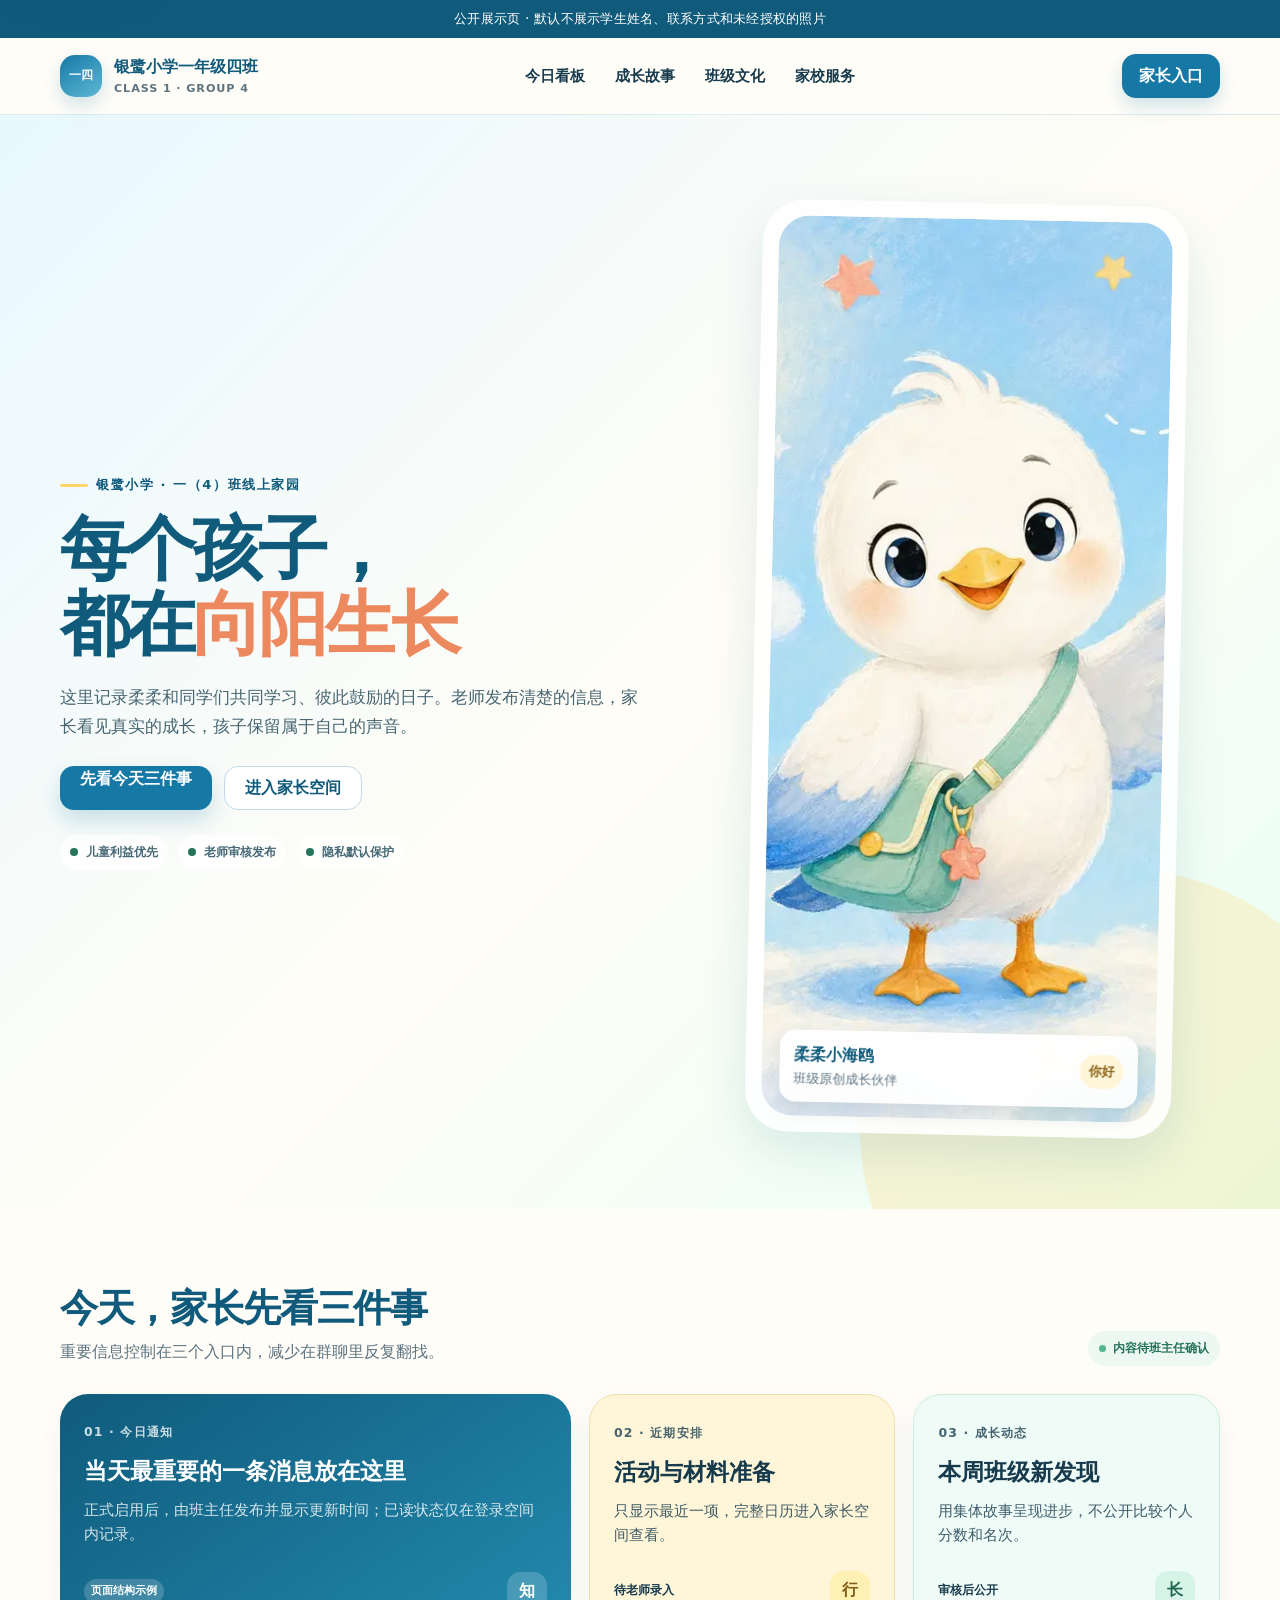
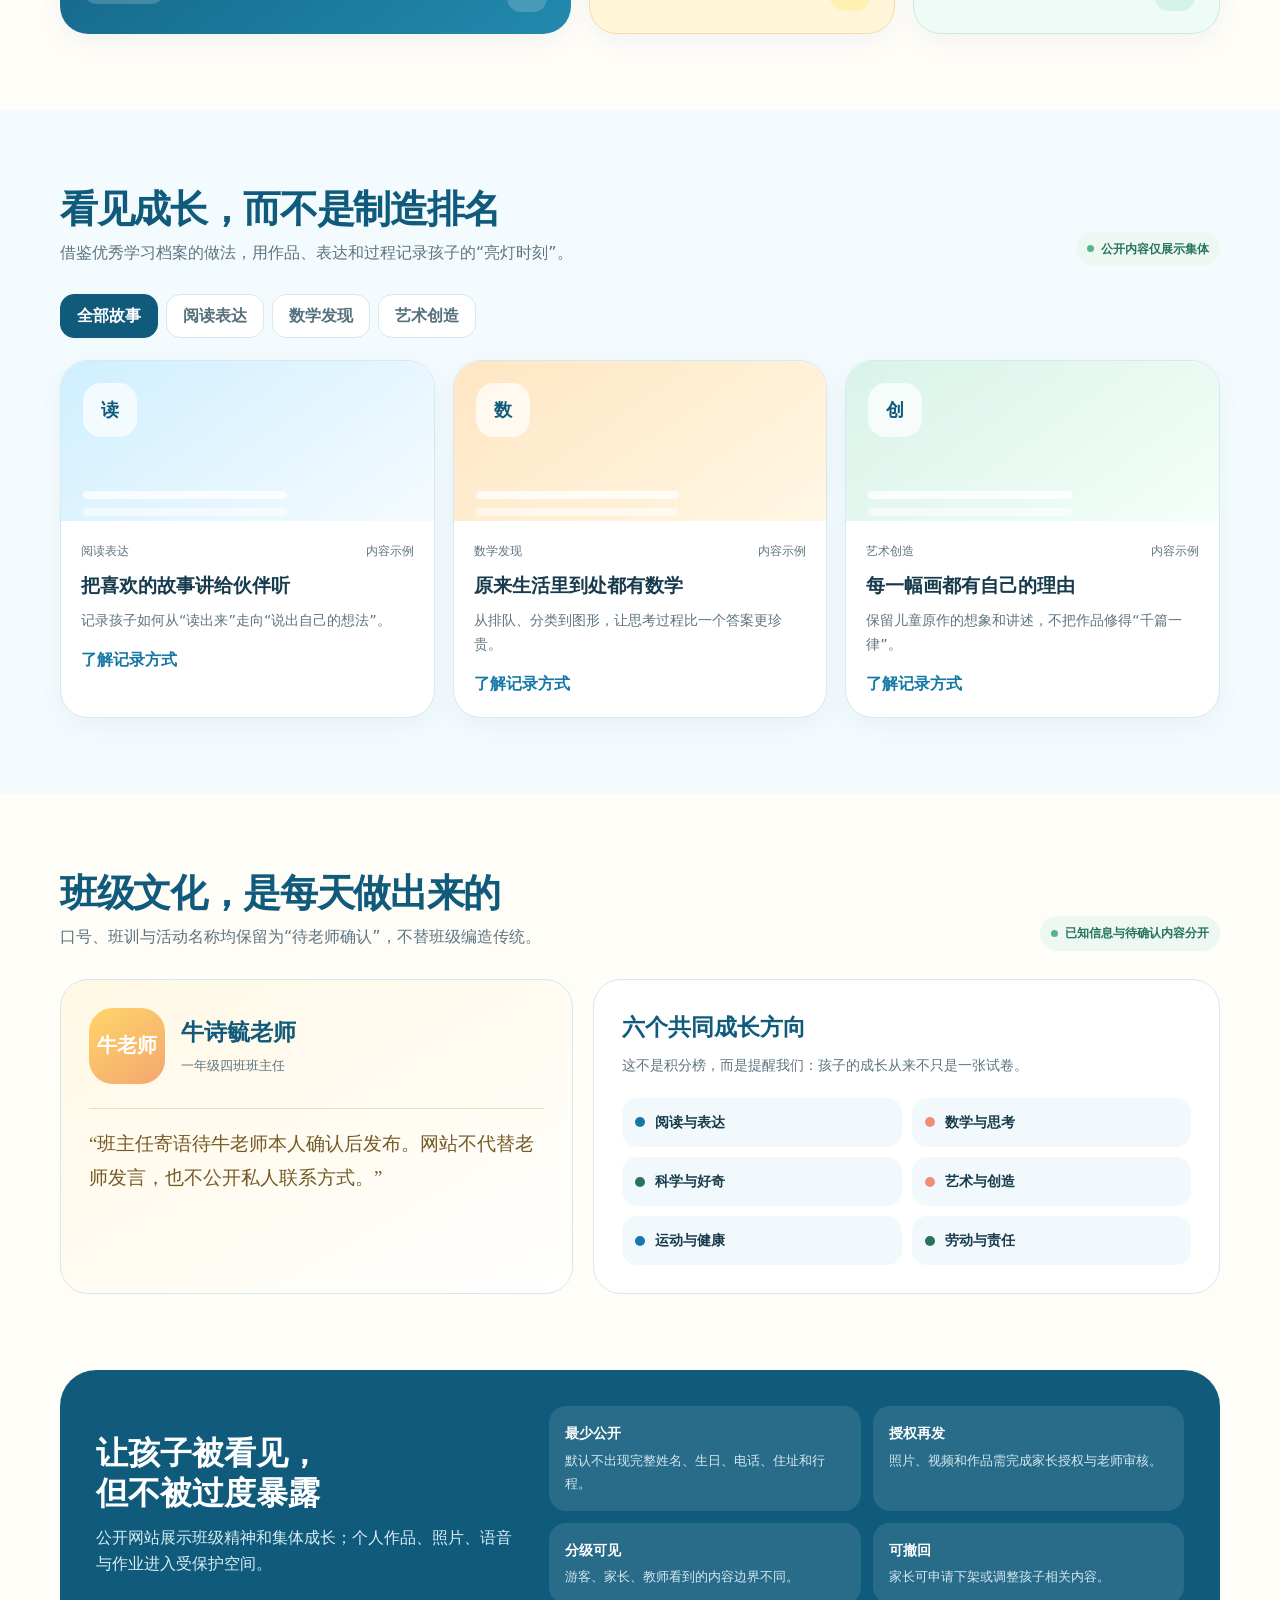
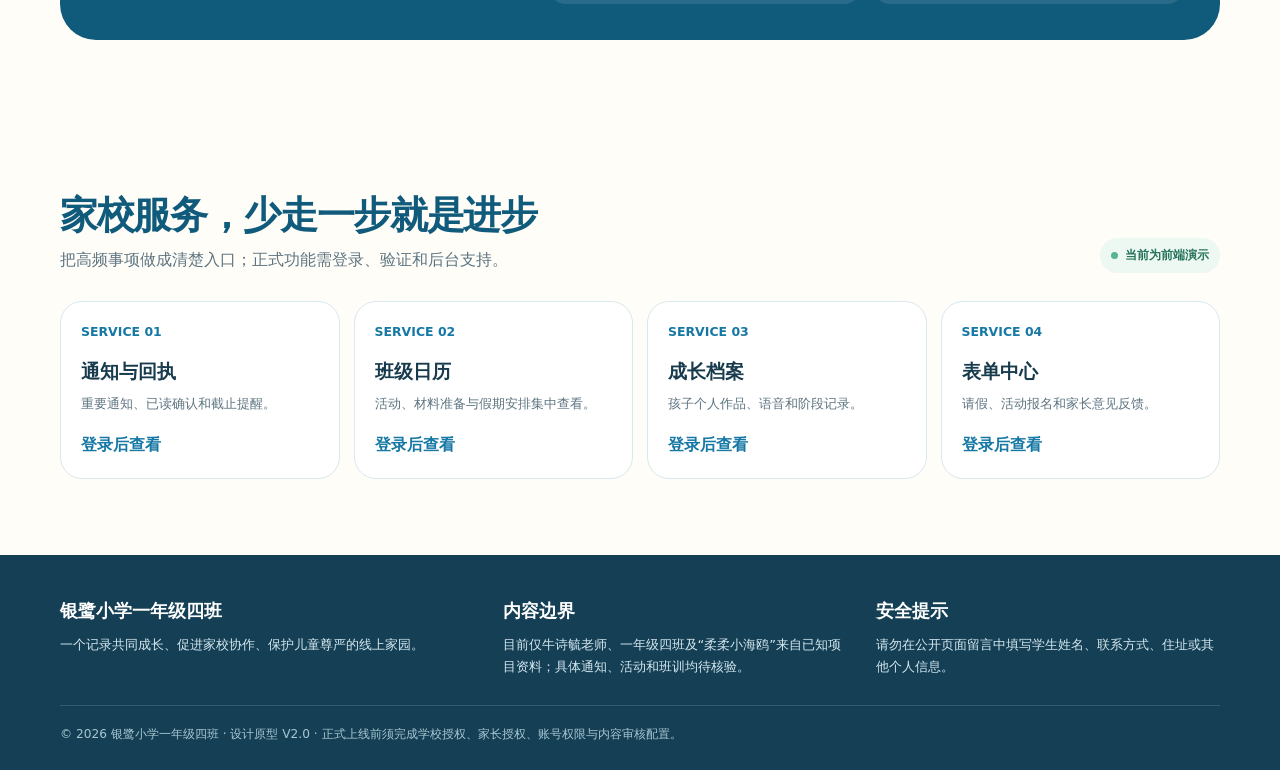
==== commit 5b692bc7: "fix: embed optimized mascot asset for standalone preview" ====
--- a/class-website/index.html
+++ b/class-website/index.html
@@ -137,7 +137,7 @@
           </div>
         </div>
         <figure class="mascot-card">
-          <img src="assets/rourou-gull-mascot.webp" width="900" height="900" alt="背着薄荷绿书包、在云朵间微笑的柔柔小海鸥吉祥物">
+          <img src="[data-uri]" width="900" height="900" alt="背着薄荷绿书包、在云朵间微笑的柔柔小海鸥吉祥物">
           <figcaption class="mascot-caption"><span><strong>柔柔小海鸥</strong>班级原创成长伙伴</span><b class="mascot-badge">你好</b></figcaption>
         </figure>
       </div>
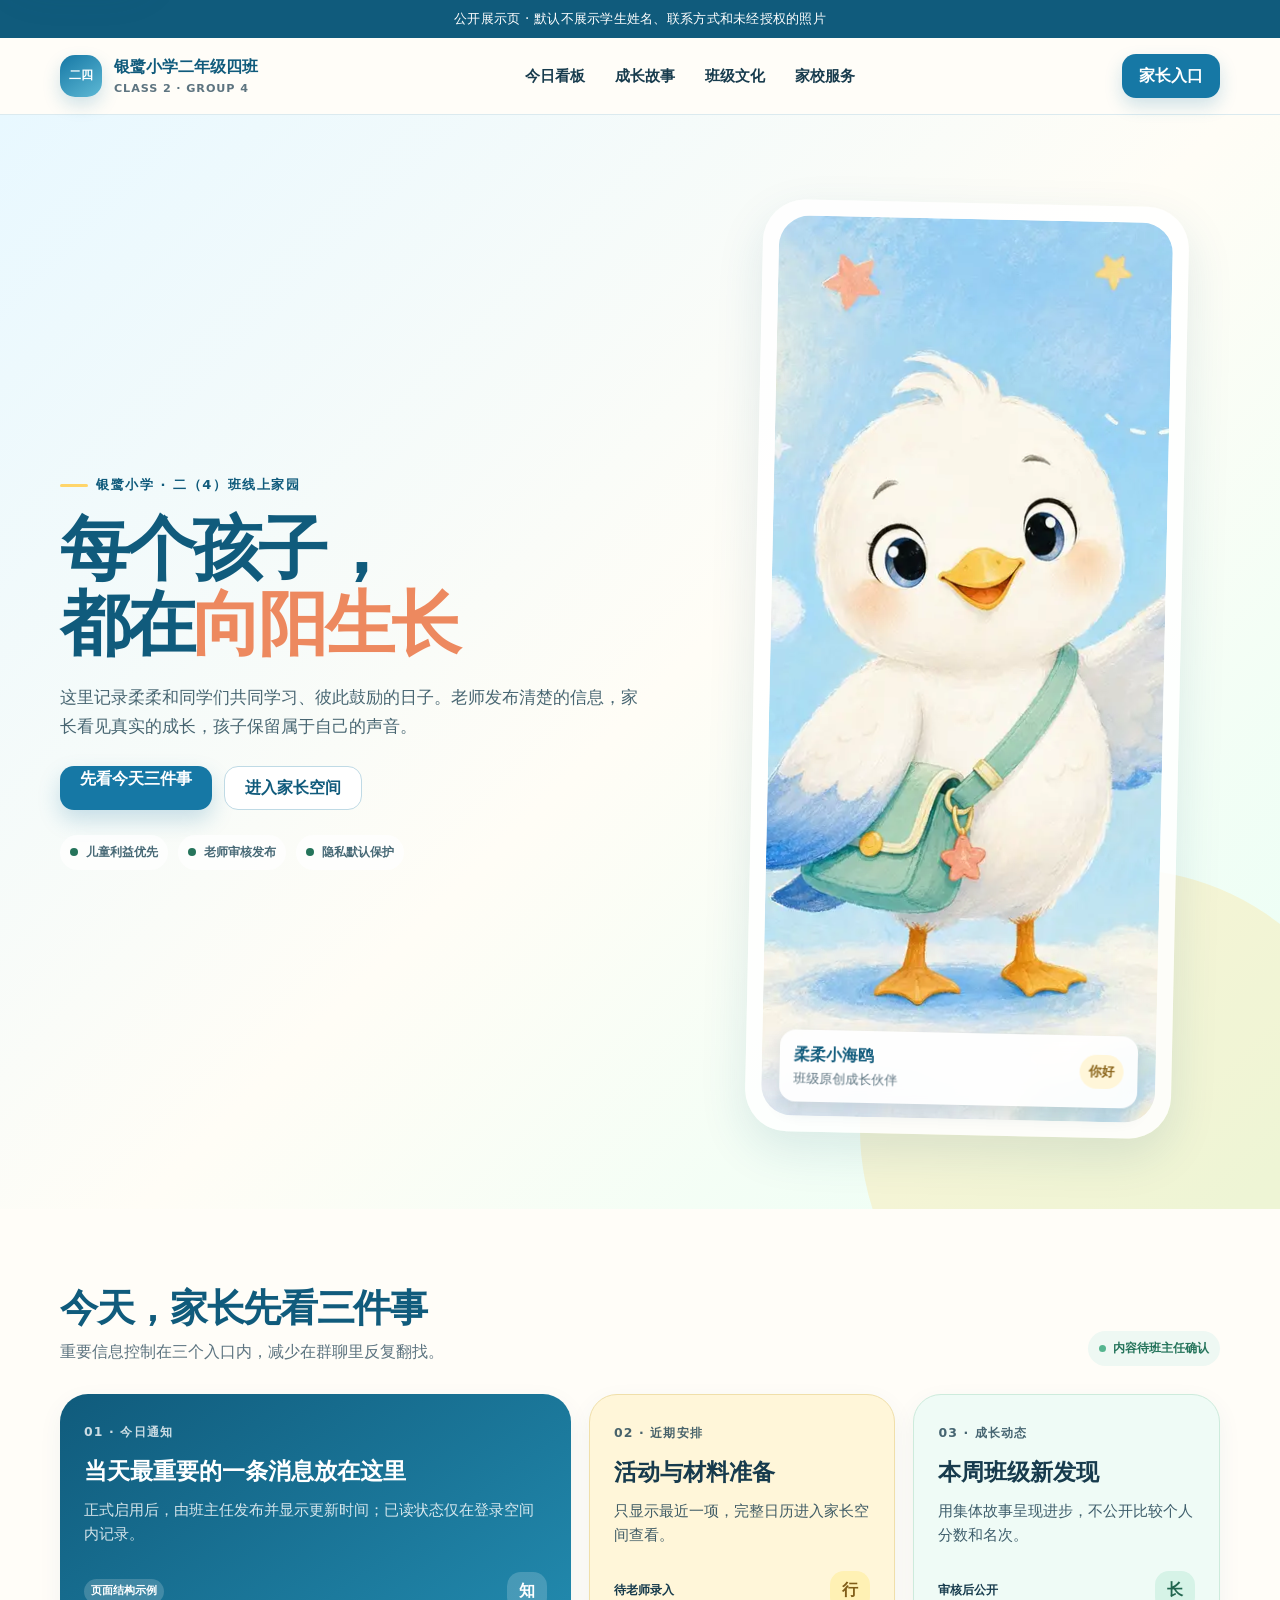
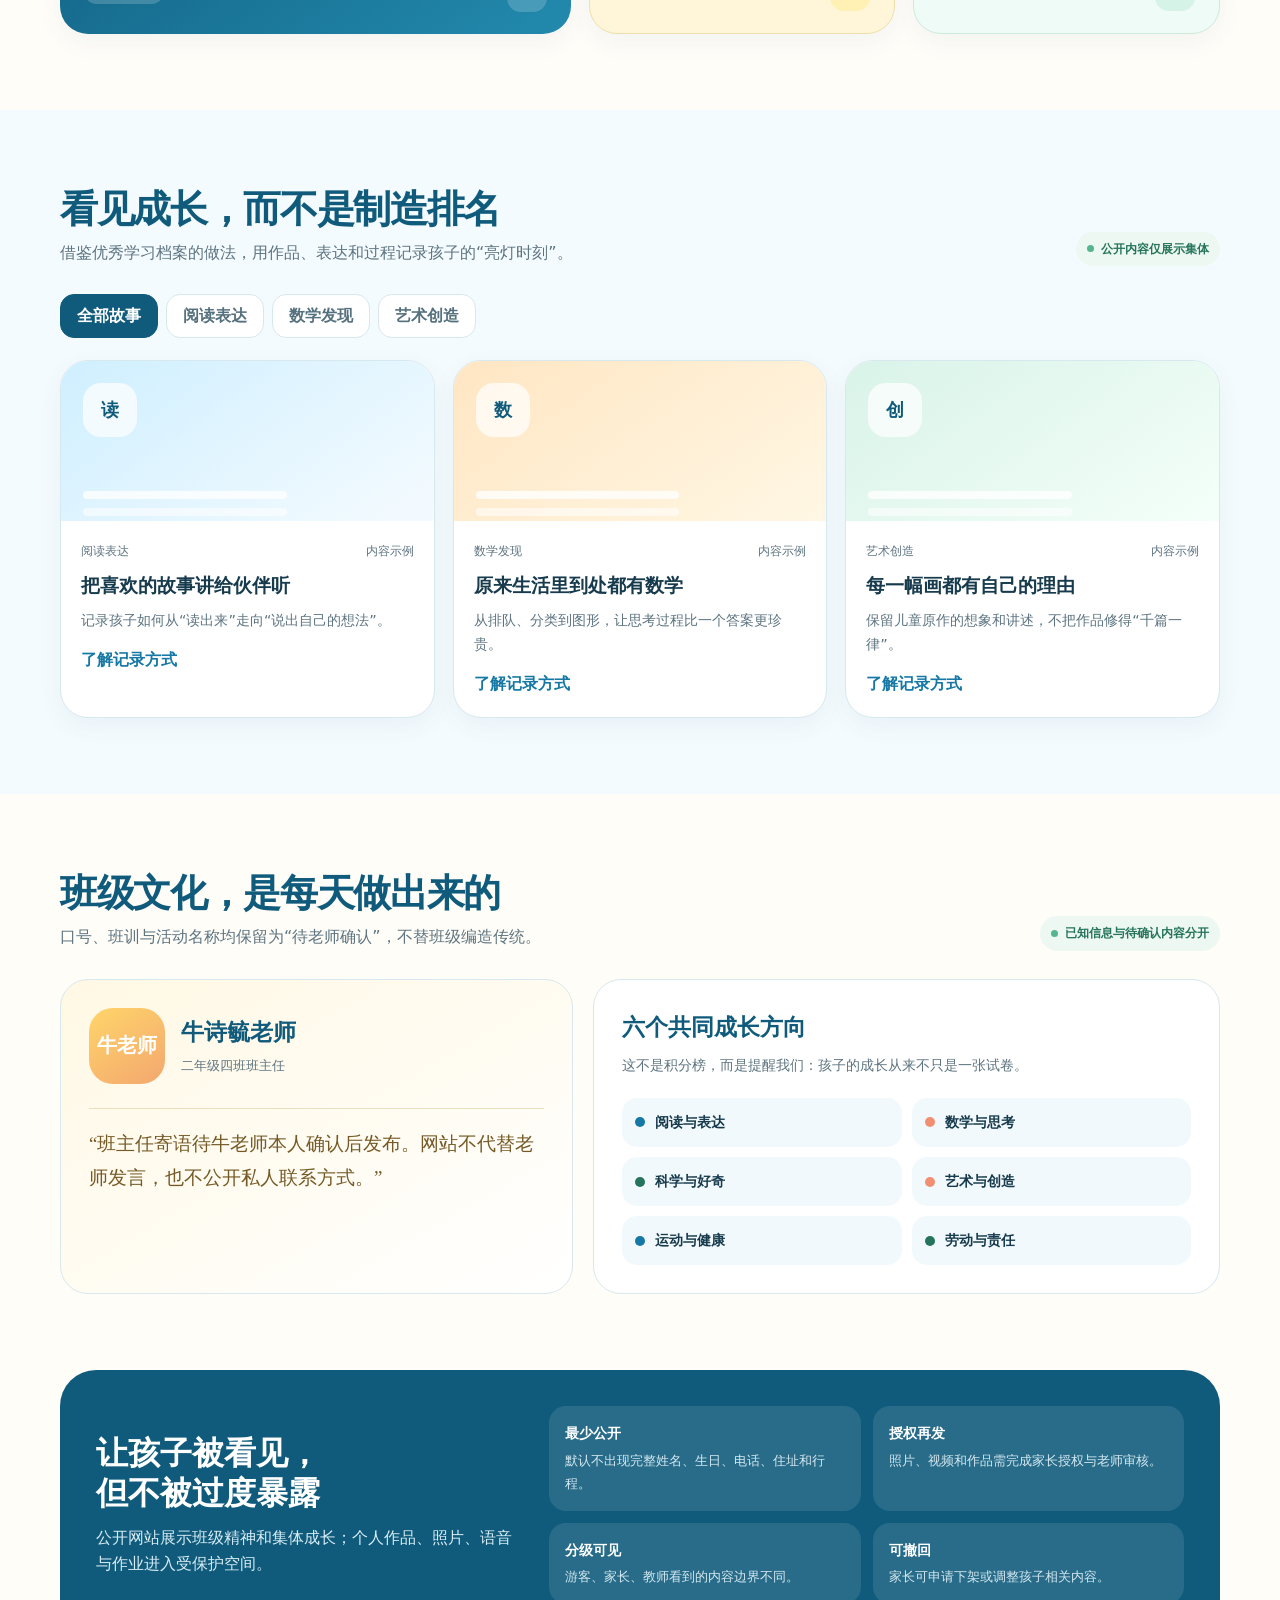
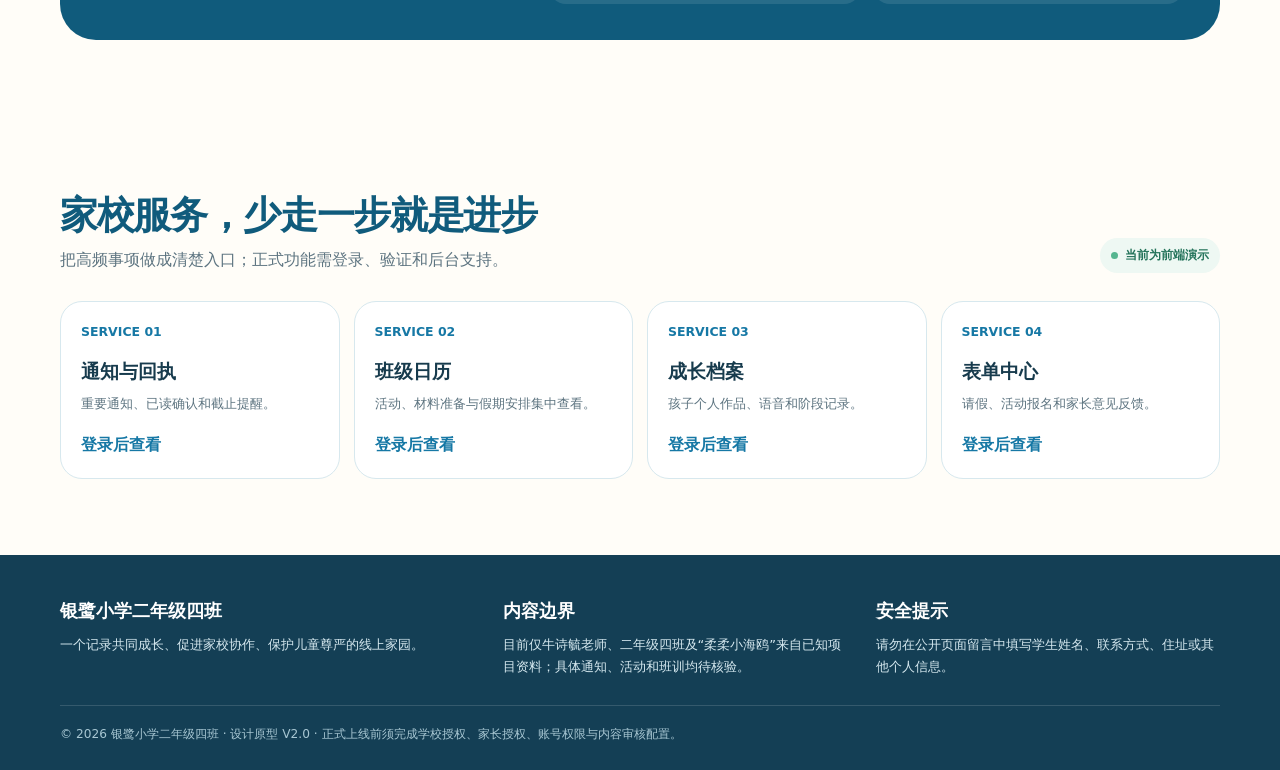
==== commit 2ae97fa5: "chore: advance class website to grade two" ====
--- a/class-website/index.html
+++ b/class-website/index.html
@@ -3,9 +3,9 @@
 <head>
   <meta charset="utf-8">
   <meta name="viewport" content="width=device-width, initial-scale=1">
-  <meta name="description" content="银鹭小学一年级四班线上家园：班级动态、成长展示与家校服务。">
+  <meta name="description" content="银鹭小学二年级四班线上家园：班级动态、成长展示与家校服务。">
   <meta name="theme-color" content="#1678a5">
-  <title>银鹭小学一年级四班｜向阳生长</title>
+  <title>银鹭小学二年级四班｜向阳生长</title>
   <style>
     :root {
       --ink:#173b4d; --muted:#5d7480; --sky:#dff4ff; --blue:#1678a5;
@@ -108,8 +108,8 @@
   <header class="site-header">
     <div class="container header-inner">
       <a class="brand" href="#top" aria-label="返回首页">
-        <span class="brand-mark" aria-hidden="true">一四</span>
-        <span>银鹭小学一年级四班<small>CLASS 1 · GROUP 4</small></span>
+        <span class="brand-mark" aria-hidden="true">二四</span>
+        <span>银鹭小学二年级四班<small>CLASS 2 · GROUP 4</small></span>
       </a>
       <nav class="nav-links" id="site-nav" aria-label="主导航">
         <a href="#today">今日看板</a><a href="#growth">成长故事</a><a href="#culture">班级文化</a><a href="#service">家校服务</a>
@@ -125,7 +125,7 @@
     <section class="hero" id="top">
       <div class="container hero-grid">
         <div>
-          <span class="kicker">银鹭小学 · 一（4）班线上家园</span>
+          <span class="kicker">银鹭小学 · 二（4）班线上家园</span>
           <h1>每个孩子，<br>都在<span class="accent">向阳生长</span></h1>
           <p class="hero-copy">这里记录柔柔和同学们共同学习、彼此鼓励的日子。老师发布清楚的信息，家长看见真实的成长，孩子保留属于自己的声音。</p>
           <div class="hero-actions">
@@ -176,7 +176,7 @@
       <div class="container">
         <div class="section-head"><div><h2>班级文化，是每天做出来的</h2><p>口号、班训与活动名称均保留为“待老师确认”，不替班级编造传统。</p></div><span class="status">已知信息与待确认内容分开</span></div>
         <div class="values-grid">
-          <article class="teacher-card"><div class="teacher-top"><div class="teacher-avatar" aria-hidden="true">牛老师</div><div><h3>牛诗毓老师</h3><small>一年级四班班主任</small></div></div><p class="quote">“班主任寄语待牛老师本人确认后发布。网站不代替老师发言，也不公开私人联系方式。”</p></article>
+          <article class="teacher-card"><div class="teacher-top"><div class="teacher-avatar" aria-hidden="true">牛老师</div><div><h3>牛诗毓老师</h3><small>二年级四班班主任</small></div></div><p class="quote">“班主任寄语待牛老师本人确认后发布。网站不代替老师发言，也不公开私人联系方式。”</p></article>
           <article class="growth-map"><h3>六个共同成长方向</h3><p>这不是积分榜，而是提醒我们：孩子的成长从来不只是一张试卷。</p><div class="ability-list"><span class="ability"><i></i>阅读与表达</span><span class="ability"><i></i>数学与思考</span><span class="ability"><i></i>科学与好奇</span><span class="ability"><i></i>艺术与创造</span><span class="ability"><i></i>运动与健康</span><span class="ability"><i></i>劳动与责任</span></div></article>
         </div>
       </div>
@@ -197,7 +197,7 @@
     </section>
   </main>
 
-  <footer><div class="container"><div class="footer-grid"><div><div class="footer-title">银鹭小学一年级四班</div><p>一个记录共同成长、促进家校协作、保护儿童尊严的线上家园。</p></div><div><div class="footer-title">内容边界</div><p>目前仅牛诗毓老师、一年级四班及“柔柔小海鸥”来自已知项目资料；具体通知、活动和班训均待核验。</p></div><div><div class="footer-title">安全提示</div><p>请勿在公开页面留言中填写学生姓名、联系方式、住址或其他个人信息。</p></div></div><div class="footer-bottom">© 2026 银鹭小学一年级四班 · 设计原型 V2.0 · 正式上线前须完成学校授权、家长授权、账号权限与内容审核配置。</div></div></footer>
+  <footer><div class="container"><div class="footer-grid"><div><div class="footer-title">银鹭小学二年级四班</div><p>一个记录共同成长、促进家校协作、保护儿童尊严的线上家园。</p></div><div><div class="footer-title">内容边界</div><p>目前仅牛诗毓老师、二年级四班及“柔柔小海鸥”来自已知项目资料；具体通知、活动和班训均待核验。</p></div><div><div class="footer-title">安全提示</div><p>请勿在公开页面留言中填写学生姓名、联系方式、住址或其他个人信息。</p></div></div><div class="footer-bottom">© 2026 银鹭小学二年级四班 · 设计原型 V2.0 · 正式上线前须完成学校授权、家长授权、账号权限与内容审核配置。</div></div></footer>
 
   <dialog id="login-dialog" aria-labelledby="login-title"><div class="modal"><div class="modal-head"><div><h2 id="login-title">家长空间尚未接入</h2><p>当前版本只演示入口和权限边界，不收集账号或任何个人信息。</p></div><button class="modal-close" aria-label="关闭弹窗" data-close>×</button></div><div class="role-list"><div class="role-option"><strong>家长 / 学生</strong><small>以后可查看个人作业、成长档案与班级通知。</small></div><div class="role-option"><strong>教师</strong><small>以后可发布内容、审核授权与处理反馈。</small></div></div><div class="modal-note">需要先建设安全后台、邀请制账号和审核日志，才能启用这些功能。</div></div></dialog>
   <dialog id="story-dialog" aria-labelledby="story-title"><div class="modal"><div class="modal-head"><div><h2 id="story-title">成长记录方式</h2><p id="story-copy"></p></div><button class="modal-close" aria-label="关闭弹窗" data-close>×</button></div><div class="modal-note">公开页面只展示集体主题；个人作品、语音和评价应进入经授权的家长空间。</div></div></dialog>
